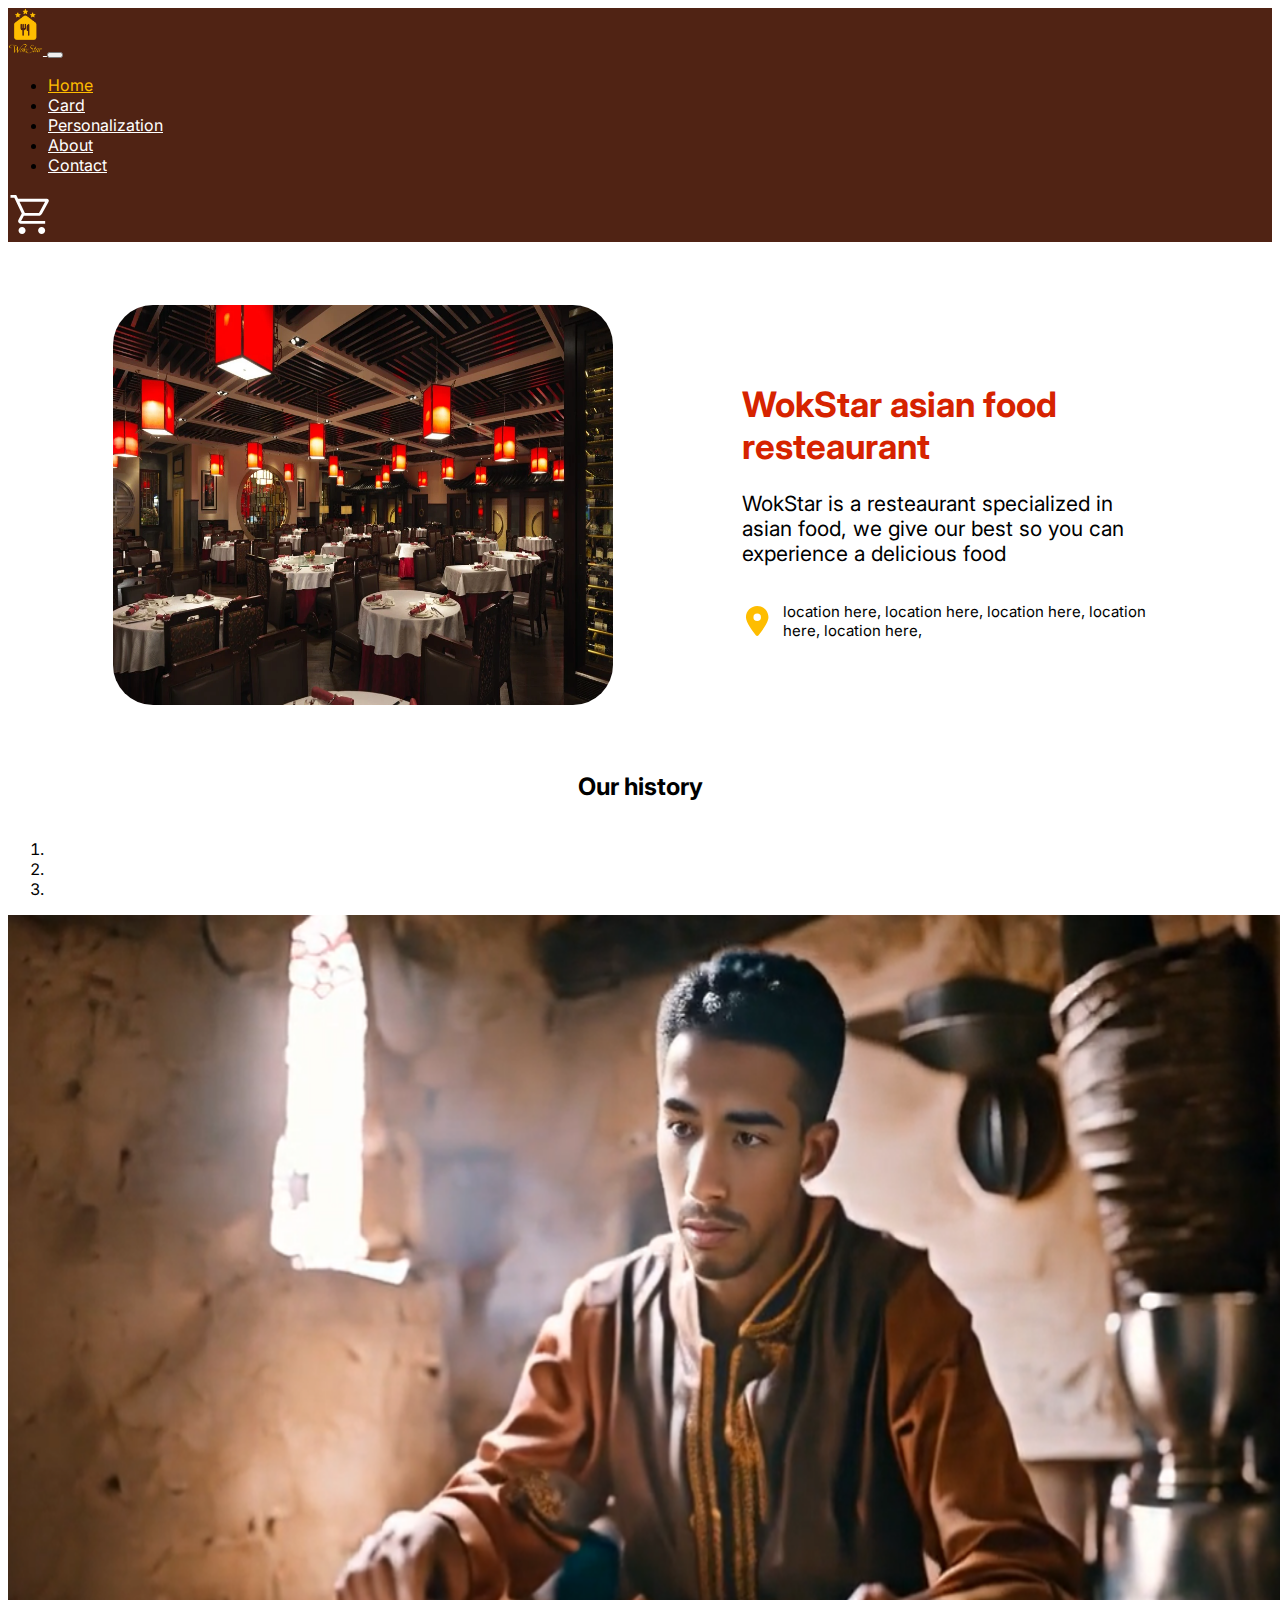
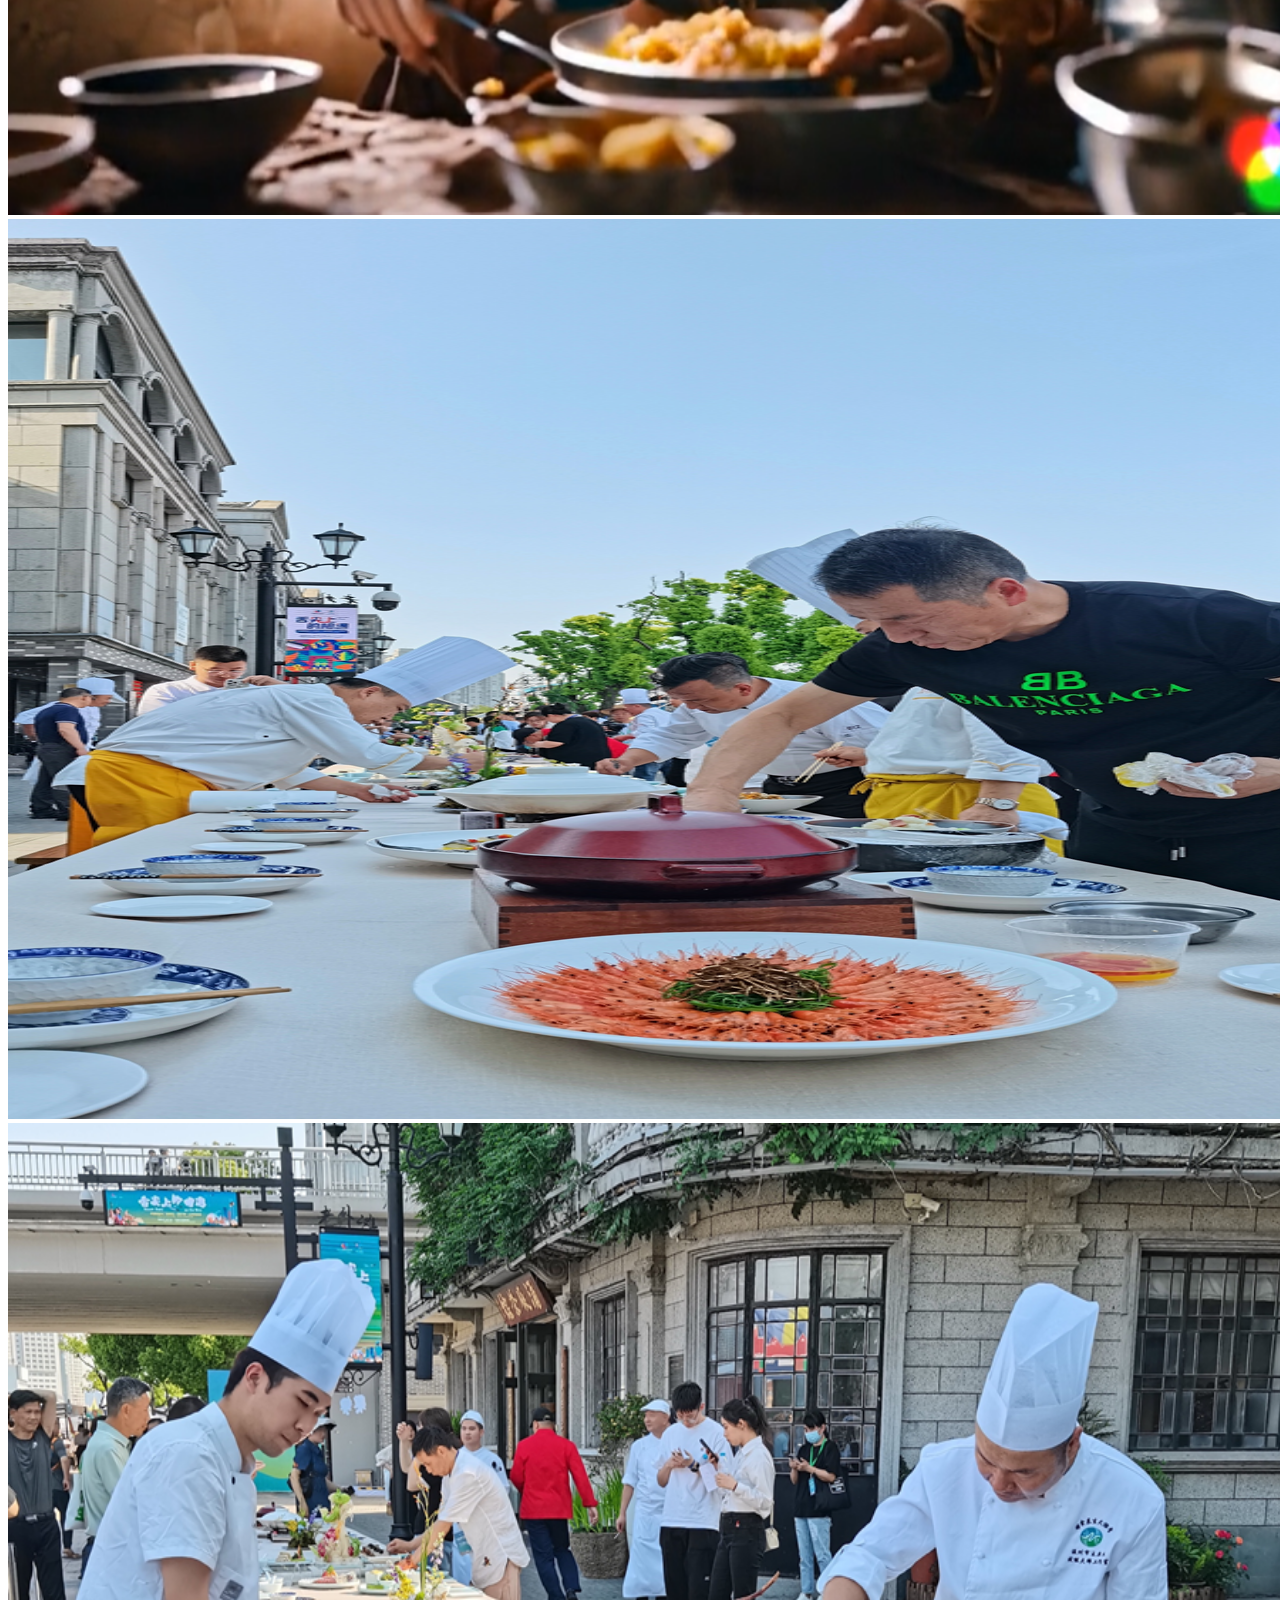
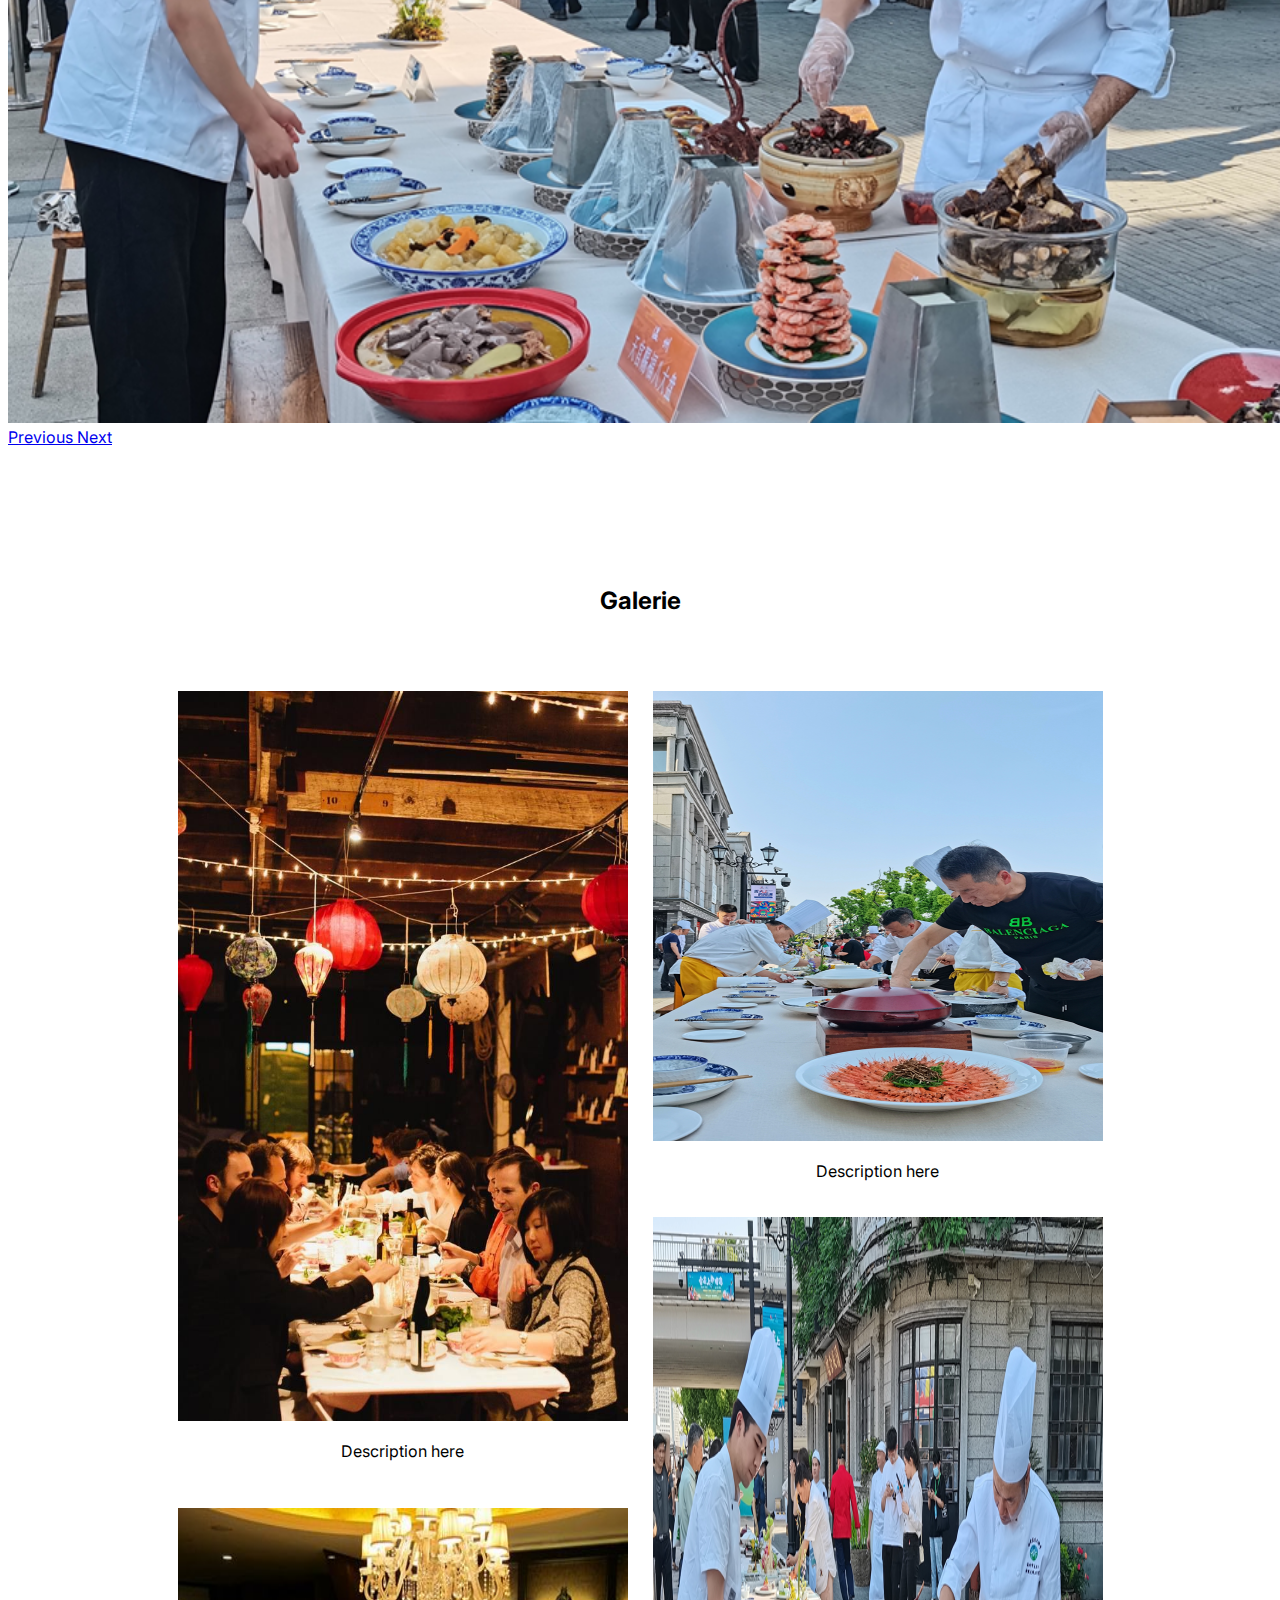
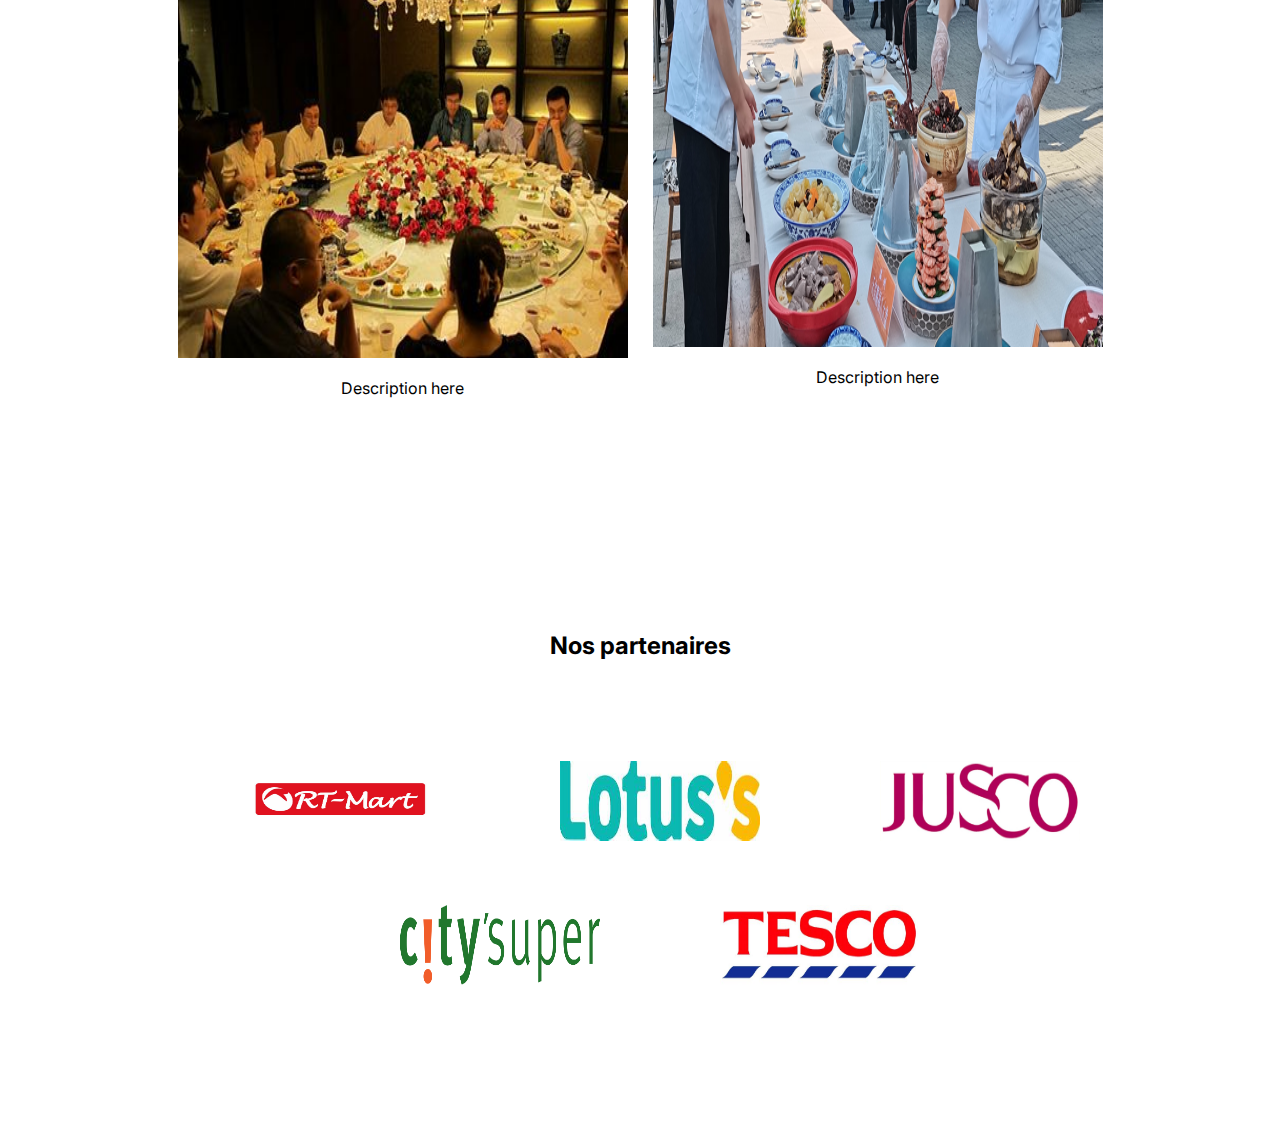
==== a_propos.html @ 6ee62ae6 "checkout button" ====
<!DOCTYPE html>
<html lang="en">
<head>
    <meta charset="UTF-8">
    <meta name="viewport" content="width=device-width, initial-scale=1.0">
    <link rel="stylesheet" href="assets/css/a_propos.css">
    <link href='https://fonts.googleapis.com/css?family=Inter' rel='stylesheet'>
    <link href="https://cdn.jsdelivr.net/npm/bootstrap@5.3.2/dist/css/bootstrap.min.css" rel="stylesheet"
        integrity="sha384-T3c6CoIi6uLrA9TneNEoa7RxnatzjcDSCmG1MXxSR1GAsXEV/Dwwykc2MPK8M2HN" crossorigin="anonymous">
    <title>A propos nous</title>
</head>
    <body>
        <header>
            <nav class="navbar navbar-expand-lg">
                <div class="container-fluid">
                    <a class="navbar-brand" href="#">
                        <img class="logo" src="assets/imgs/LOGO.png" alt="" style="height: 47px;">
                    </a>
        
                    <button class="navbar-toggler" type="button" data-bs-toggle="collapse" data-bs-target="#navbarNav"
                        aria-controls="navbarNav" aria-expanded="false" aria-label="Toggle navigation">
                        
                        <!-- Burger menu -->
                        <span class="navbar-toggler-icon burger-menu" style="fill: white;" src="assets/images/basket/burger-menu.svg"></span>
                        <!-- <span class="navbar-toggler-icon burger-menu"></span> -->
                    </button>
        
                    <div class="collapse navbar-collapse" id="navbarNav">
                        <ul class="navbar-nav">
    
                            <li class="nav-item">
                                <a class="nav-link active" aria-current="page" href="index.html">Home</a>
                            </li>
    
                            <li class="nav-item">
                                <a class="nav-link" href="carte.html" aria-disabled="true">Card</a>
                            </li>
    
                            <li class="nav-item">
                                <a class="nav-link" href="personalisation.html" aria-disabled="true">Personalization</a>
                            </li>
    
                            <li class="nav-item">
                                <a class="nav-link" href="a_propos.html" aria-disabled="true">About</a>
                            </li>
    
                            <li class="nav-item">
                                <a class="nav-link" href="contact.html" aria-disabled="true">Contact</a>
                            </li>
    
                        </ul>
                    </div>
        
                </div>
                <a class="navbar-brand1 header-basket" href="basket.html">
                    <img class="logo" src="assets/images/basket/basket.svg" alt="" style="height: 47px;">
                </a>
            </nav>
        </header>
        <section>
            <div class="total-div">
                <div class="image">
                    <img src="assets/images/a_propos/resteau.png" alt="">
                </div>
                <div class="text">
                    <h1>WokStar asian food resteaurant</h1>
                    <p>WokStar is a resteaurant specialized in asian food, 
                        we give our best so you can experience a delicious food</p>
                        <div class="location">
                            <svg xmlns="http://www.w3.org/2000/svg" height="1em" viewBox="0 0 384 512"><style>svg{fill:#febd00}</style><path d="M215.7 499.2C267 435 384 279.4 384 192C384 86 298 0 192 0S0 86 0 192c0 87.4 117 243 168.3 307.2c12.3 15.3 35.1 15.3 47.4 0zM192 128a64 64 0 1 1 0 128 64 64 0 1 1 0-128z"/></svg>
                            <p>location here, location here, location here, location here, location here,</p>
                        </div>
                </div>
            </div>
        </section>
        <section>
            <div class="history">
                <h2>Our history</h2>
                <div class="slider">
                    <div id="carouselExampleIndicators" class="carousel slide" data-ride="carousel">
                        <ol class="carousel-indicators">
                        <li data-target="#carouselExampleIndicators" data-slide-to="0" class="active"></li>
                        <li data-target="#carouselExampleIndicators" data-slide-to="1"></li>
                        <li data-target="#carouselExampleIndicators" data-slide-to="2"></li>
                        </ol>
                        <div class="carousel-inner">
                        <div class="carousel-item active">
                            <img class="d-block w-100" src="assets/images/a_propos/Capture d'écran 2023-11-01 150522.png" alt="First slide">
                        </div>
                        <div class="carousel-item">
                            <img class="d-block w-100" src="assets/images/a_propos/events2.png" alt="Second slide">
                        </div>
                        <div class="carousel-item">
                            <img class="d-block w-100" src="assets/images/a_propos/events22.png" alt="Third slide">
                        </div>
                        </div>
                        <a class="carousel-control-prev" href="#carouselExampleIndicators" role="button" data-slide="prev">
                        <span class="carousel-control-prev-icon" aria-hidden="true"></span>
                        <span class="sr-only">Previous</span>
                        </a>
                        <a class="carousel-control-next" href="#carouselExampleIndicators" role="button" data-slide="next">
                        <span class="carousel-control-next-icon" aria-hidden="true"></span>
                        <span class="sr-only">Next</span>
                        </a>
                    </div>
                </div>
            </div>
        </section>

        <section id="galerie-section">
            <h2>Galerie</h2>

            <div class="galerie-container">
                <div class="item1">
                    <img src="assets/images/a_propos/event1.jpeg" alt="">
                    <p>Description here</p>
                </div>
                <div class="item2">
                    <img src="assets/images/a_propos/events2.png" alt="">
                    <p>Description here</p>
                </div>
                <div class="item3">
                    <img src="assets/images/a_propos/event2.jpeg" alt="">
                    <p>Description here</p>
                </div>
                <div class="item4">
                    <img src="assets/images/a_propos/events22.png" alt="">
                    <p>Description here</p>
                </div>
            </div>

        </section>

        <section id="partenaires-section">
            <h2>Nos partenaires</h2>

            <div class="partenaires">
                <div class="partener1">
                    <img src="assets/images/a_propos/R.jpeg" alt="">
                </div>
                <div class="partener2">
                    <img src="assets/images/a_propos/Lotusjpeg.jpeg" alt="">
                </div>
                <div class="partener3">
                    <img src="assets/images/a_propos/JUSCO.jpeg" alt="">
                </div>
                <div class="partener4">
                    <img src="assets/images/a_propos/CitySuper.png" alt="">
                </div>
                <div class="partener5">
                    <img src="assets/images/a_propos/TESCO.jpeg" alt="">
                </div>
                <!-- <div class="partener6">
                    <img src="assets/images/a_propos/events22.png" alt="">
                </div> -->
            </div>

        </section>
        <section>
            <footer>
                
            </footer>
        </section>
        <script src="https://code.jquery.com/jquery-3.6.0.min.js"></script>
        <script src="https://cdn.jsdelivr.net/npm/bootstrap@4.6.0/dist/js/bootstrap.min.js"></script>
    </body>
</html>
---- assets/css/a_propos.css ----
*{
    font-family: 'Inter';
}
/* HEADER */
header {
    width: 100%;
    background-color: #502314;
}

header a {
    color: white !important;
}

header .active {
    color: #FEBD00 !important;
}

.header-basket {
    fill: white !important;
    width: 4%;

}
.burger-menu {
    fill: white !important;
}
/* HEADER */

.total-div{
    display: flex;
    align-items: center;
    justify-content: space-evenly;
    margin: 5% 2%;
}

.image{
    width: 40%;
}
.image img{
    border-radius: 40px;
    /* margin: 5%; */
    width: 500px;
    height: 400px;
    background-position: left;
}
.text{
    margin-left: 4rem;
    width: 35%;
    /* margin-bottom: 8%; */
}
.text h1{
    font-size: 35px;
    color: #D62300;
}
.text svg{
    font-size: 30px;
    width: 40px;
    margin-left: 0%;
}
.text p{
    font-size: 21px;
}
.location{
    display: flex;
    justify-content: center;
    align-items: center;
}
.location p{
    font-size: 15px;
    margin-left: 10px;
}
.carousel-inner img{
    width: 100vw;
    height: 100vh;
    background-position: bottom 10px;
}

.history h2{
    text-align: center;
    margin-bottom: 3%;
}
#galerie-section{
    display: flex;
    flex-direction: column;
    justify-content: center;
    align-items: center;
    margin-top: 5%;
    margin-bottom: 0%;
}
#galerie-section h2{
    margin: 6%;
}

.galerie-container{
    display: grid;
    grid-template-columns: repeat(6,1fr);
    grid-template-rows: repeat(4,0.6fr);
    gap: 20px 25px;
}

.galerie-container p{
    text-align: center;
}

.item1{
    grid-row: 1/3;
    grid-column: 3/3;
}
.item2{
    grid-row: 1/2;
    grid-column: 4/4;
}
.item3{
    grid-row: 3/4;
    grid-column: 3/3;
    margin-top: -33px;
}
.item4{
    grid-row: 2/4;
    grid-column:  4/4;
}

.item2 img,.item3 img{
    size: cover;
    width: 450px;
    height: 450px;
}
.item1 img,.item4 img{
    background-position: center;
    width: 450px;
    height: 730px;
}

#partenaires-section{
    margin-top: -10%;
    display: flex;
    flex-direction: column;
    align-items: center;
}
#partenaires-section h2{
    margin-bottom: 8%;
}

.partenaires{
    display: grid;
    grid-template-columns: repeat(12,0.4fr);
    grid-template-rows: repeat(2,0.6fr);
    gap: 30px 0px;
    margin-bottom: 10%;
}

.partener1{
    grid-row: 1/3;
    grid-column: 2/4;
}
.partener2{
    grid-row: 1/3;
    grid-column: 6/9;
}
.partener3{
    grid-row: 1/3;
    grid-column: 10/12;
}
.partener4{
    grid-row: 4/6;
    grid-column:  4/7;
}
.partener5{
    grid-row: 4/6;
    grid-column:  8/11;
}

.partenaires img{
    width: 200px;
    height: 80px;
}

@media screen and (max-width:  1020px){
    .total-div{
        margin: 7% 3%;
        justify-content: space-evenly;
    }
    .image{
        width: 30vw;
    }
    .image img{
        width: 35vw;
        height: 450px;
    }
}
@media screen and (max-width:  1180px){
    .galerie-container{
        display: grid;
        grid-template-columns: repeat(2,1fr);
        grid-template-rows: repeat(4,0.6fr);
        gap: 20px 25px;
    }
}
@media screen and (max-width:  1020px){
    .text{
        margin-left: 3rem;
    }
    .text h1{
        font-size: 30px;
    }
    .text svg{
        width: 25px;
    }
    .text p{
        font-size: 16px;
    }
    .location p{
        font-size: 12px;
        margin-left: 10px;
        margin-top: 10px;
    }
    .galerie-container{
        display: grid;
        grid-template-columns: repeat(1,1fr);
        grid-template-rows: repeat(5,0.6fr);
        gap: 20px 25px;
        justify-content: center;
    }
    .item1{
        grid-column: 1/1;
        grid-row: 1/2;
    }
    .item2{
        grid-row: 2/3;
        grid-column: 1/1;
    }
    .item3{
        grid-column: 1/1;
        grid-row: 3/4;
    }
    .item4{
        grid-column: 1/1;
        grid-row: 4/5;
    }

    .item1 img,.item4 img,.item2 img,.item3 img{
        size: cover;
        width: 450px;
        height: 450px;
    }
    
    .partenaires img{
        width: 100px;
        height: 50px;
    }
} 
@media screen and (max-width:  650px){
    .image{
        display: none;    
    }
    .text{
        margin-top: 20px;
        width: 63%;
    }
    .text h1{
        font-size: 25px;
        margin-bottom: 25px;
    }
    .text svg{
        width: 30px;
    }
    .text p{
        font-size: 15px;
    }
    .location p{
        font-size: 12px;
    }
    .item1 img,.item4 img,.item2 img,.item3 img{
        size: cover;
        width: 420px;
        height: 360px;
    }
}
@media screen and (max-width:  465px){
    .text{
        margin-top: 20px;
        width: 67%;
    }
    .text h1{
        font-size: 22px;
        margin-bottom: 21px;
    }
    .text svg{
        width: 25px;
    }
    .text p{
        font-size: 15px;
    }
    .location p{
        font-size: 12px;
    }
    .item1 img,.item4 img,.item2 img,.item3 img{
        size: cover;
        width: 320px;
        height: 
        260px;
    }
    .partenaires img{
        width: 80px;
        height: 30px;
    }
}
@media screen and (max-width:  280px){
    .text{
        margin-top: 20px;
        width: 60%;
        margin-left: 17px;
    }
    .text h1{
        font-size: 17px;
        margin-bottom: 16px;
    }
    .text svg{
        width: 25px;
    }
    .text p{
        font-size: 10px;
        margin-bottom: 7px;
    }
    .location p{
        font-size: 7px;
    }
    .item1 img,.item4 img,.item2 img,.item3 img{
        size: cover;
        width: 200px;
        height: 160px;
    }

    .history {
        margin-top: 40px;
    }
    body h2{
        font-size: 17px;
    }
    .partenaires img{
        width: 50px;
        height: 30px;
    }
    .partenaires{
        gap: 12px 0px;
        margin-bottom: 50px;
    }
    .galerie-container p{
        font-size: 12px;
    }
}
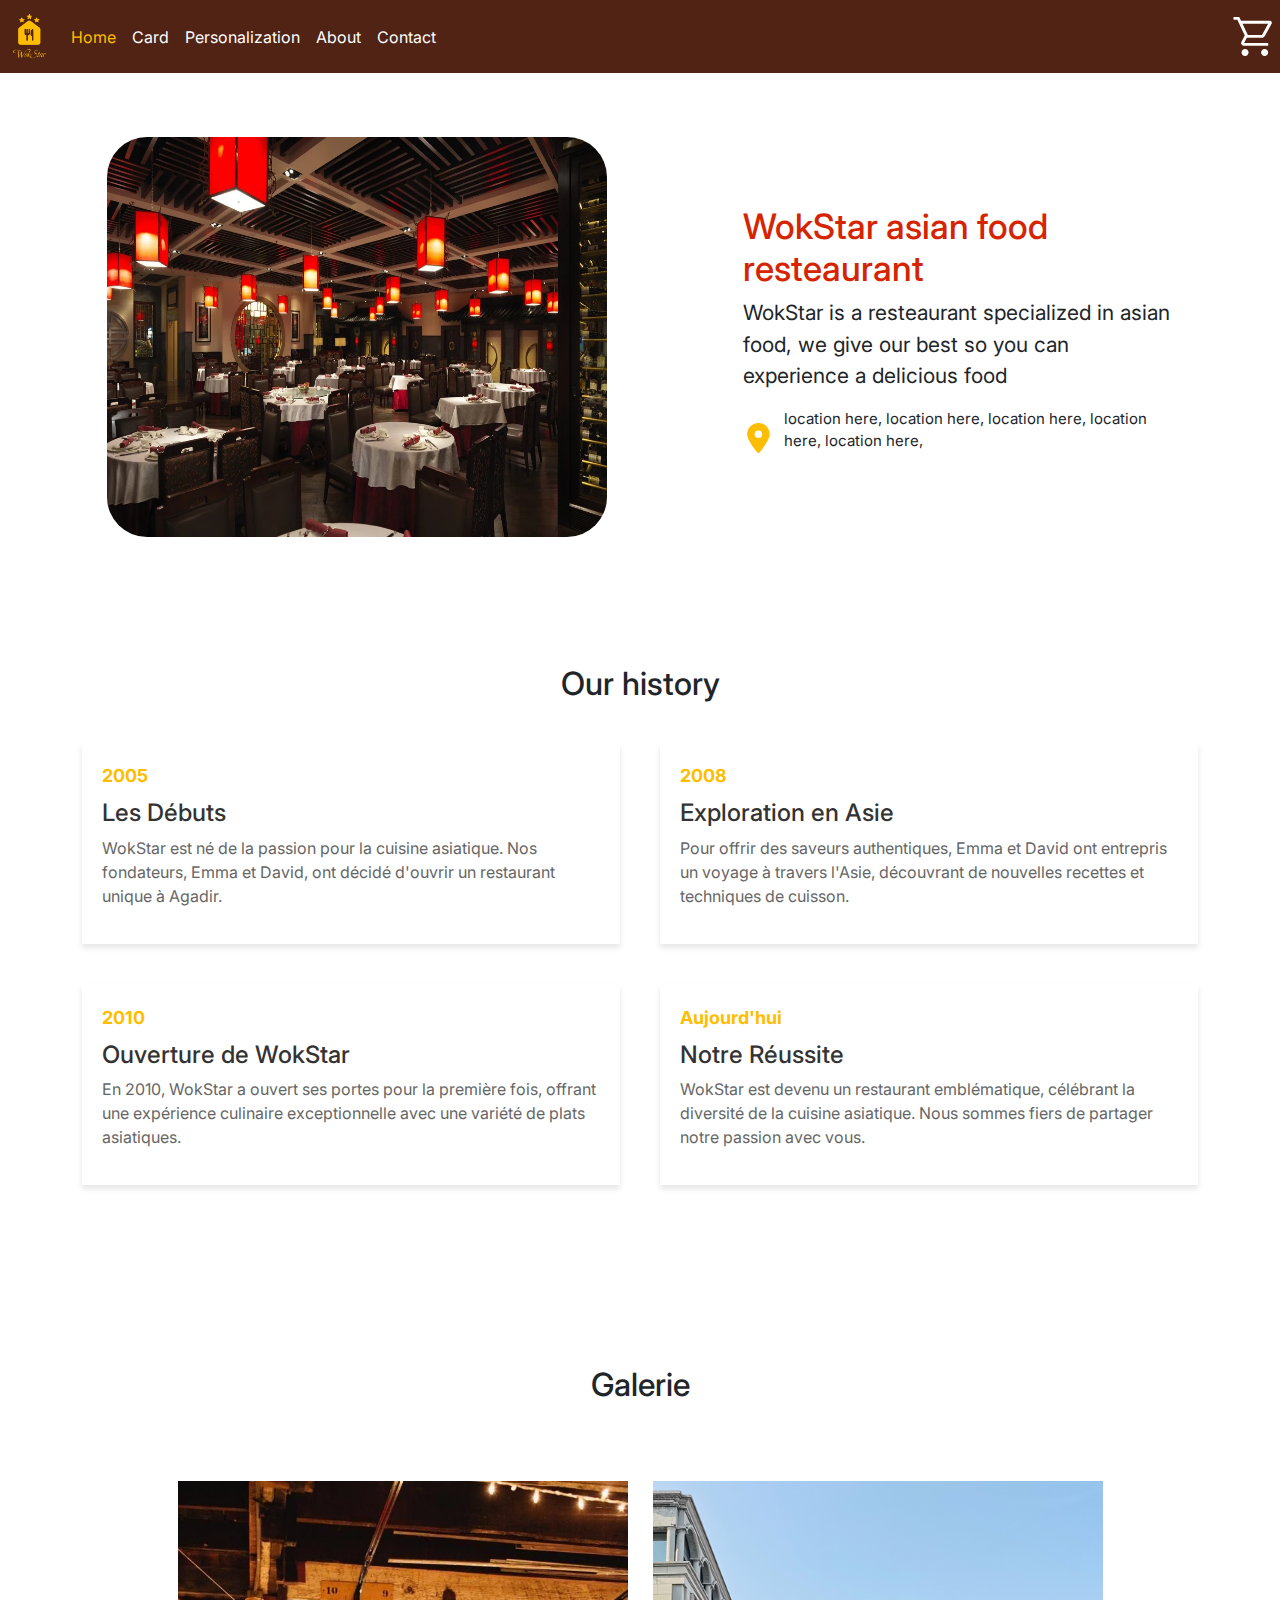
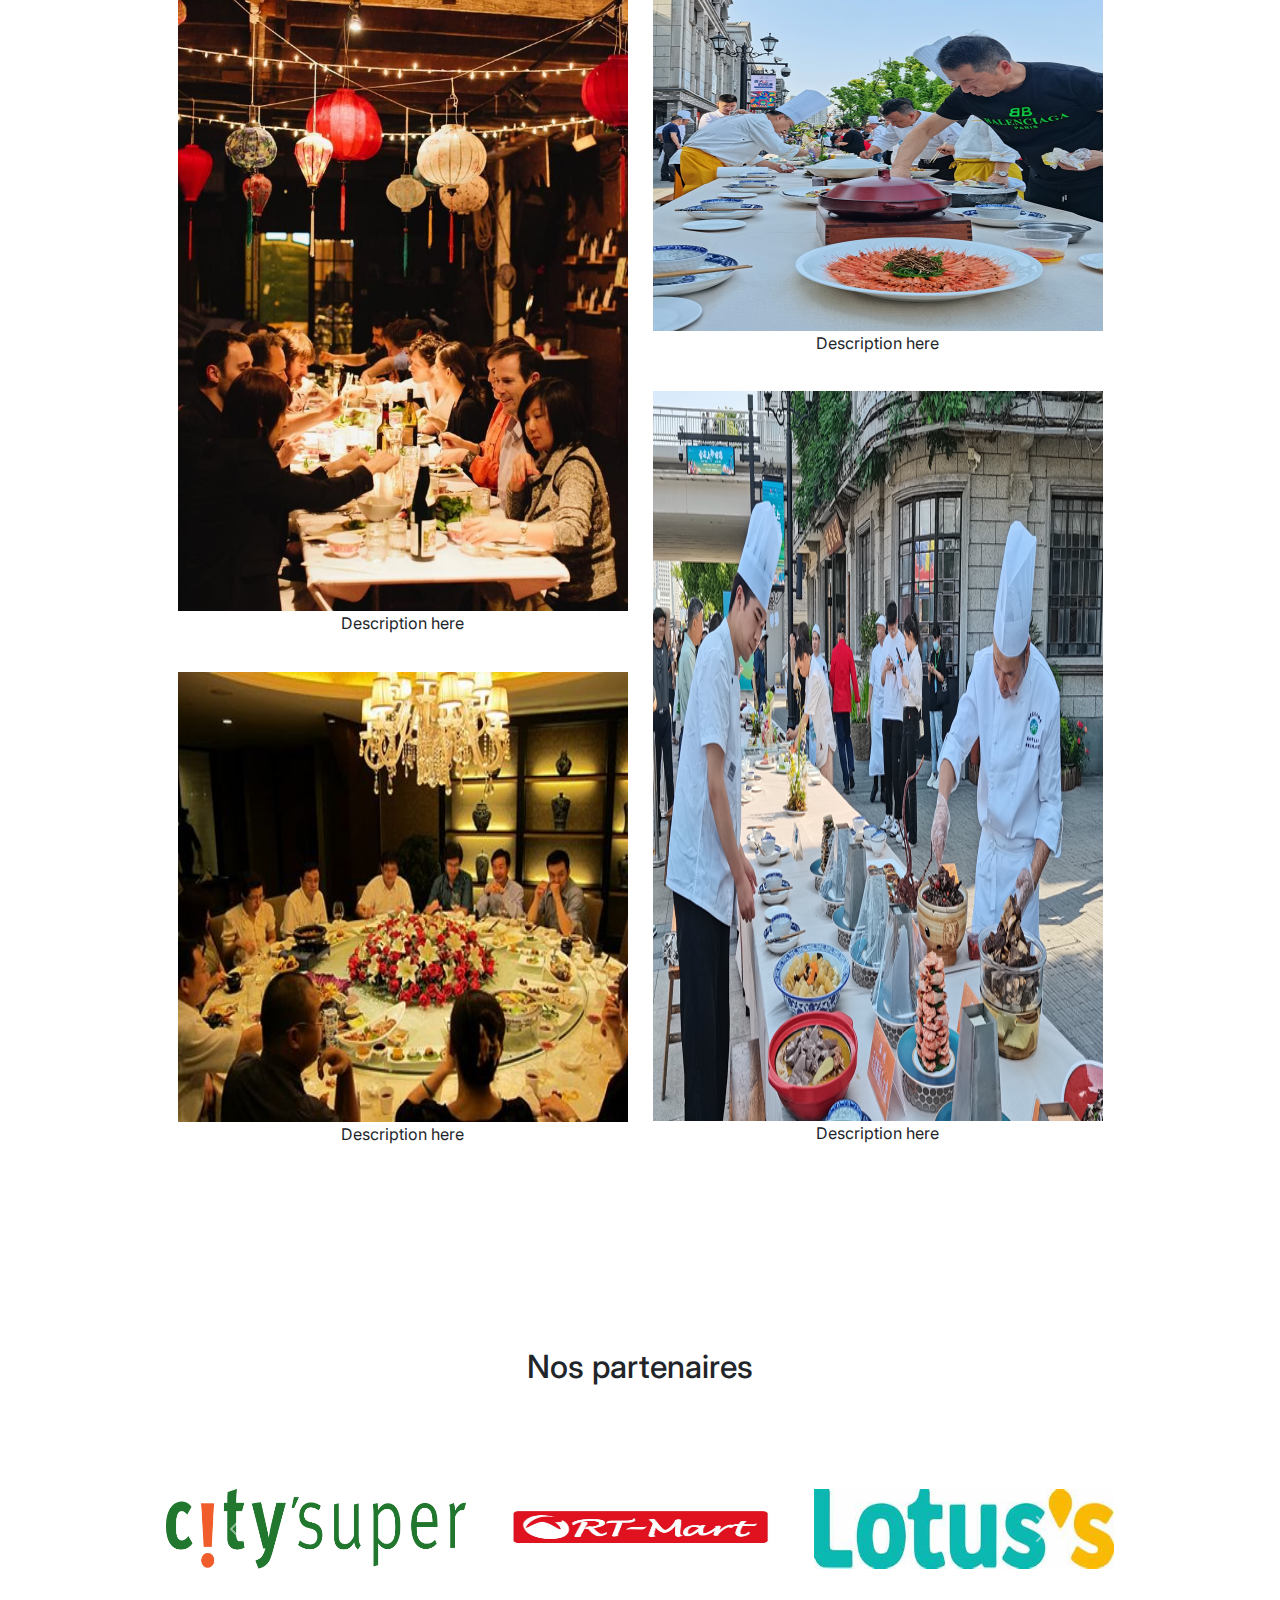
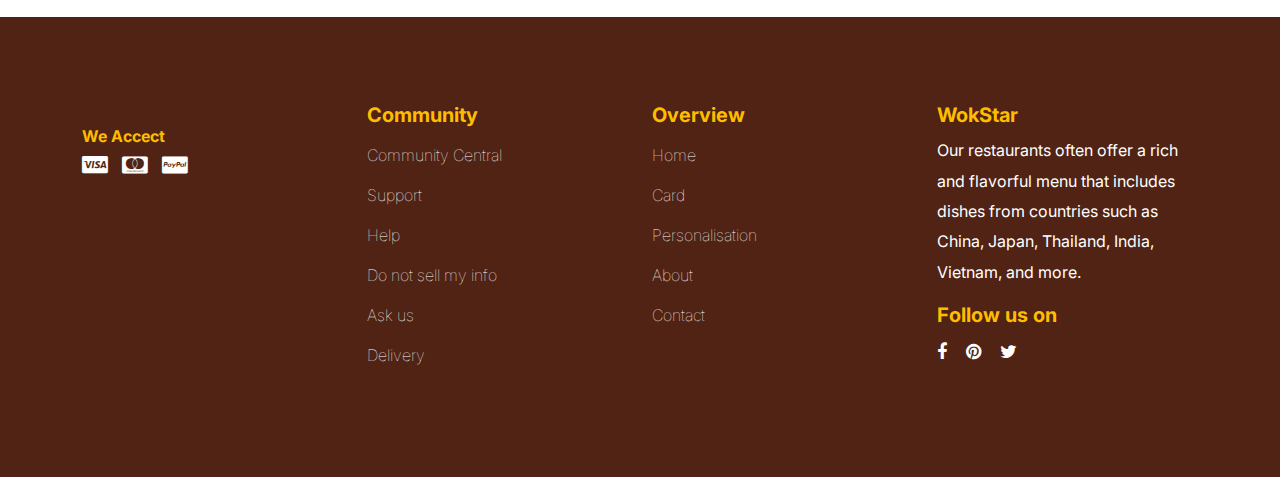
==== commit 6fcbfdfa: "version finale a propos et devis" ====
--- a/a_propos.html
+++ b/a_propos.html
@@ -7,6 +7,9 @@
     <link href='https://fonts.googleapis.com/css?family=Inter' rel='stylesheet'>
     <link href="https://cdn.jsdelivr.net/npm/bootstrap@5.3.2/dist/css/bootstrap.min.css" rel="stylesheet"
         integrity="sha384-T3c6CoIi6uLrA9TneNEoa7RxnatzjcDSCmG1MXxSR1GAsXEV/Dwwykc2MPK8M2HN" crossorigin="anonymous">
+    <link rel="stylesheet" href="https://cdnjs.cloudflare.com/ajax/libs/twitter-bootstrap/5.2.0/css/bootstrap.min.css">
+    <link rel="stylesheet" href="https://cdnjs.cloudflare.com/ajax/libs/font-awesome/4.7.0/css/font-awesome.min.css">
+    <link rel="stylesheet" href="assets/css/style.css">
     <title>A propos nous</title>
 </head>
     <body>
@@ -76,32 +79,39 @@
         <section>
             <div class="history">
                 <h2>Our history</h2>
-                <div class="slider">
-                    <div id="carouselExampleIndicators" class="carousel slide" data-ride="carousel">
-                        <ol class="carousel-indicators">
-                        <li data-target="#carouselExampleIndicators" data-slide-to="0" class="active"></li>
-                        <li data-target="#carouselExampleIndicators" data-slide-to="1"></li>
-                        <li data-target="#carouselExampleIndicators" data-slide-to="2"></li>
-                        </ol>
-                        <div class="carousel-inner">
-                        <div class="carousel-item active">
-                            <img class="d-block w-100" src="assets/images/a_propos/Capture d'écran 2023-11-01 150522.png" alt="First slide">
-                        </div>
-                        <div class="carousel-item">
-                            <img class="d-block w-100" src="assets/images/a_propos/events2.png" alt="Second slide">
-                        </div>
-                        <div class="carousel-item">
-                            <img class="d-block w-100" src="assets/images/a_propos/events22.png" alt="Third slide">
-                        </div>
-                        </div>
-                        <a class="carousel-control-prev" href="#carouselExampleIndicators" role="button" data-slide="prev">
-                        <span class="carousel-control-prev-icon" aria-hidden="true"></span>
-                        <span class="sr-only">Previous</span>
-                        </a>
-                        <a class="carousel-control-next" href="#carouselExampleIndicators" role="button" data-slide="next">
-                        <span class="carousel-control-next-icon" aria-hidden="true"></span>
-                        <span class="sr-only">Next</span>
-                        </a>
+                <div class="container">
+                    <div class="timeline">
+                        <div class="timeline-item">
+                            <div class="timeline-date">2005</div>
+                            <div class="timeline-content">
+                                <h3>Les Débuts</h3>
+                                <p>WokStar est né de la passion pour la cuisine asiatique. Nos fondateurs, Emma et David, ont décidé d'ouvrir un restaurant unique à Agadir.</p>
+                            </div>
+                        </div>
+            
+                        <div class="timeline-item">
+                            <div class="timeline-date">2008</div>
+                            <div class="timeline-content">
+                                <h3>Exploration en Asie</h3>
+                                <p>Pour offrir des saveurs authentiques, Emma et David ont entrepris un voyage à travers l'Asie, découvrant de nouvelles recettes et techniques de cuisson.</p>
+                            </div>
+                        </div>
+            
+                        <div class="timeline-item">
+                            <div class="timeline-date">2010</div>
+                            <div class="timeline-content">
+                                <h3>Ouverture de WokStar</h3>
+                                <p>En 2010, WokStar a ouvert ses portes pour la première fois, offrant une expérience culinaire exceptionnelle avec une variété de plats asiatiques.</p>
+                            </div>
+                        </div>
+            
+                        <div class="timeline-item">
+                            <div class="timeline-date">Aujourd'hui</div>
+                            <div class="timeline-content">
+                                <h3>Notre Réussite</h3>
+                                <p>WokStar est devenu un restaurant emblématique, célébrant la diversité de la cuisine asiatique. Nous sommes fiers de partager notre passion avec vous.</p>
+                            </div>
+                        </div>
                     </div>
                 </div>
             </div>
@@ -130,11 +140,51 @@
             </div>
 
         </section>
-
         <section id="partenaires-section">
             <h2>Nos partenaires</h2>
 
-            <div class="partenaires">
+            <div id="myCarousel" class="carousel slide mb-5" data-ride="carousel">
+                <div class="carousel-inner">
+                    <div class="carousel-item active">
+                        <div class="row">
+                            <div class="col">
+                                <img style="width: 300px; height:80px;" class="d-block mr-2" src="assets/images/a_propos/CitySuper.png">
+                            </div>
+                            <div class="col">
+                                <img style="width: 300px; height:80px;" class="d-block mr-2" src="assets/images/a_propos/R.jpeg">
+                            </div>
+                            <div class="col">
+                                <img style="width: 300px; height:80px;" class="d-block mr-2" src="assets/images/a_propos/Lotusjpeg.jpeg">
+                            </div>
+                        </div>
+                    </div>
+                    <div class="carousel-item">
+                        <div class="row">
+                            <div class="col">
+                                <img style="width: 300px; height:80px;" class="d-block mr-2" src="assets/images/a_propos/TESCO.jpeg">
+                            </div>
+                            <div class="col">
+                                <img style="width: 300px; height:80px;" class="d-block mr-2" src="assets/images/a_propos/Lotusjpeg.jpeg">
+                            </div>
+                            <div class="col">
+                                <img style="width: 300px; height:80px;" class="d-block mr-2" src="assets/images/a_propos/R.jpeg">
+                            </div>
+                        </div>
+                    </div>
+                    <!-- Ajoutez d'autres diapositives si nécessaire -->
+                </div>
+                <a class="carousel-control-prev" href="#myCarousel" role="button" data-slide="prev">
+                    <span class="carousel-control-prev-icon" aria-hidden="true"></span>
+                    <span class="sr-only">Previous</span>
+                </a>
+                <a class="carousel-control-next" href="#myCarousel" role="button" data-slide="next">
+                    <span class="carousel-control-next-icon" ariahidden="true"></span>
+                    <span class="sr-only">Next</span>
+                </a>
+            </div>
+            
+
+            <!-- <div class="partenaires">
                 <div class="partener1">
                     <img src="assets/images/a_propos/R.jpeg" alt="">
                 </div>
@@ -150,17 +200,74 @@
                 <div class="partener5">
                     <img src="assets/images/a_propos/TESCO.jpeg" alt="">
                 </div>
-                <!-- <div class="partener6">
+                <div class="partener6">
                     <img src="assets/images/a_propos/events22.png" alt="">
-                </div> -->
-            </div>
-
-        </section>
-        <section>
-            <footer>
-                
-            </footer>
-        </section>
+                </div>
+            </div> -->
+
+        </section>
+        <footer>
+            <div class="container">
+                <div class="row">
+                    <div class="col-lg-3 col-sm-6">
+                        <div class="single-box">
+                            <img src="img/logo.png" alt="">
+                       
+                        <h3>We Accect</h3>
+                        <div class="card-area">
+                                <i class="fa fa-cc-visa"></i>
+                               
+                                <i class="fa fa-cc-mastercard"></i>
+                                <i class="fa fa-cc-paypal"></i>
+                        </div>
+                        </div>
+                    </div>
+                    <div class="col-lg-3 col-sm-6">
+                        <div class="single-box">
+                            <h2>Community</h2>
+                        <ul>
+                            <li><a href="#">Community Central</a></li>
+                            <li><a href="#">Support</a></li>
+                            <li><a href="#">Help</a></li>
+                            <li><a href="#">Do not sell my info</a></li>
+                            <li><a href="#">Ask us </a></li>
+                            <li><a href="#">Delivery</a></li>
+                        </ul>
+                        </div>                    
+                    </div>
+                    <div class="col-lg-3 col-sm-6">
+                        <div class="single-box">
+                            <h2>Overview</h2>
+                        <ul>
+                            <li><a href="index.html">Home</a></li>
+                            <li><a href="carte.html">Card </a></li>
+                            <li><a href="personalisation.html">Personalisation </a></li>
+                            <li><a href="a_propos.html">About</a></li>
+                            <li><a href="contact.html">Contact</a></li>
+                            
+                        </ul>
+                        </div>                    
+                    </div>
+                    <div class="col-lg-3 col-sm-6">
+                        <div class="single-box">
+                            <h2>WokStar </h2>
+                            <p> Our restaurants often offer a rich and flavorful menu that includes dishes from countries such as China, Japan, Thailand, India, Vietnam, and more. </p>
+                            
+                            <h2>Follow us on</h2>
+                            <p class="socials">
+                                <i class="fa fa-facebook"></i>
+                                <i class="fa fa-pinterest"></i>
+                                <i class="fa fa-twitter"></i>
+                                <i class="bi bi-instagram"></i>
+                            </p>
+                        </div>
+                    </div>
+                </div>
+            </div>
+        </footer>
+    
+    
+        <link rel="stylesheet" href="https://cdnjs.cloudflare.com/ajax/libs/twitter-bootstrap/5.2.0/js/bootstrap.min.js">
         <script src="https://code.jquery.com/jquery-3.6.0.min.js"></script>
         <script src="https://cdn.jsdelivr.net/npm/bootstrap@4.6.0/dist/js/bootstrap.min.js"></script>
     </body>
--- a/assets/css/a_propos.css
+++ b/assets/css/a_propos.css
@@ -76,6 +76,7 @@
 }
 
 .history h2{
+    margin-top: 4em;
     text-align: center;
     margin-bottom: 3%;
 }
@@ -175,6 +176,52 @@
     height: 80px;
 }
 
+.col img{
+    width: 400px; 
+    height:200px;
+}
+
+/* Style de la section Notre Histoire */
+#notre-histoire {
+    background-color: #f8f8f8;
+    padding: 60px 0;
+}
+
+.timeline {
+    display: flex;
+    flex-wrap: wrap;
+    justify-content: space-between;
+}
+
+.timeline-item {
+    flex: 0 1 calc(50% - 20px);
+    background-color: #fff;
+    padding: 20px;
+    box-shadow: 0 4px 6px rgba(0, 0, 0, 0.1);
+    margin-bottom: 40px;
+}
+
+.timeline-date {
+    font-weight: bold;
+    font-size: 18px;
+    color: #FEBD00;
+    margin-bottom: 10px;
+}
+
+.timeline-content h3 {
+    font-size: 24px;
+    color: #333;
+    margin-top: 0;
+}
+
+.timeline-content p {
+    font-size: 16px;
+    color: #666;
+}
+
+/* Ajoutez d'autres styles personnalisés selon vos préférences */
+
+
 @media screen and (max-width:  1020px){
     .total-div{
         margin: 7% 3%;
--- a/assets/css/style.css
+++ b/assets/css/style.css
@@ -0,0 +1,54 @@
+footer {
+	background: rgba(80, 35, 20, 1);
+	padding: 86px 0;
+    
+}
+.single-content {
+	text-align: center;
+	padding: 115px 0;
+}
+.single-box p {
+	color: #fff;
+	line-height: 1.9;
+}
+.single-box h3 {
+	font-size: 16px;
+	font-weight: 700;
+	color: rgba(254, 189, 0, 1);
+}
+.single-box .card-area i {
+	color: #ffffff;
+	font-size: 20px;
+	margin-right: 10px;
+}
+.single-box ul {
+	list-style: none;
+	padding: 0;
+}
+.single-box ul li a {
+	text-decoration: none;
+	color: #fff;
+	line-height: 2.5;
+	font-weight: 100;
+}
+.single-box h2 {
+	color:rgba(254, 189, 0, 1);
+	font-size: 20px;
+	font-weight: 700;
+}
+
+.socials i {
+	font-size: 18px;
+	margin-right: 15px;
+}
+
+@media (max-width: 767px) {
+	.single-box {
+		margin-bottom: 50px;
+	}
+}
+@media (min-width: 768px) and (max-width: 991px) {
+	.single-box {
+		margin-bottom: 50px;
+	}
+}
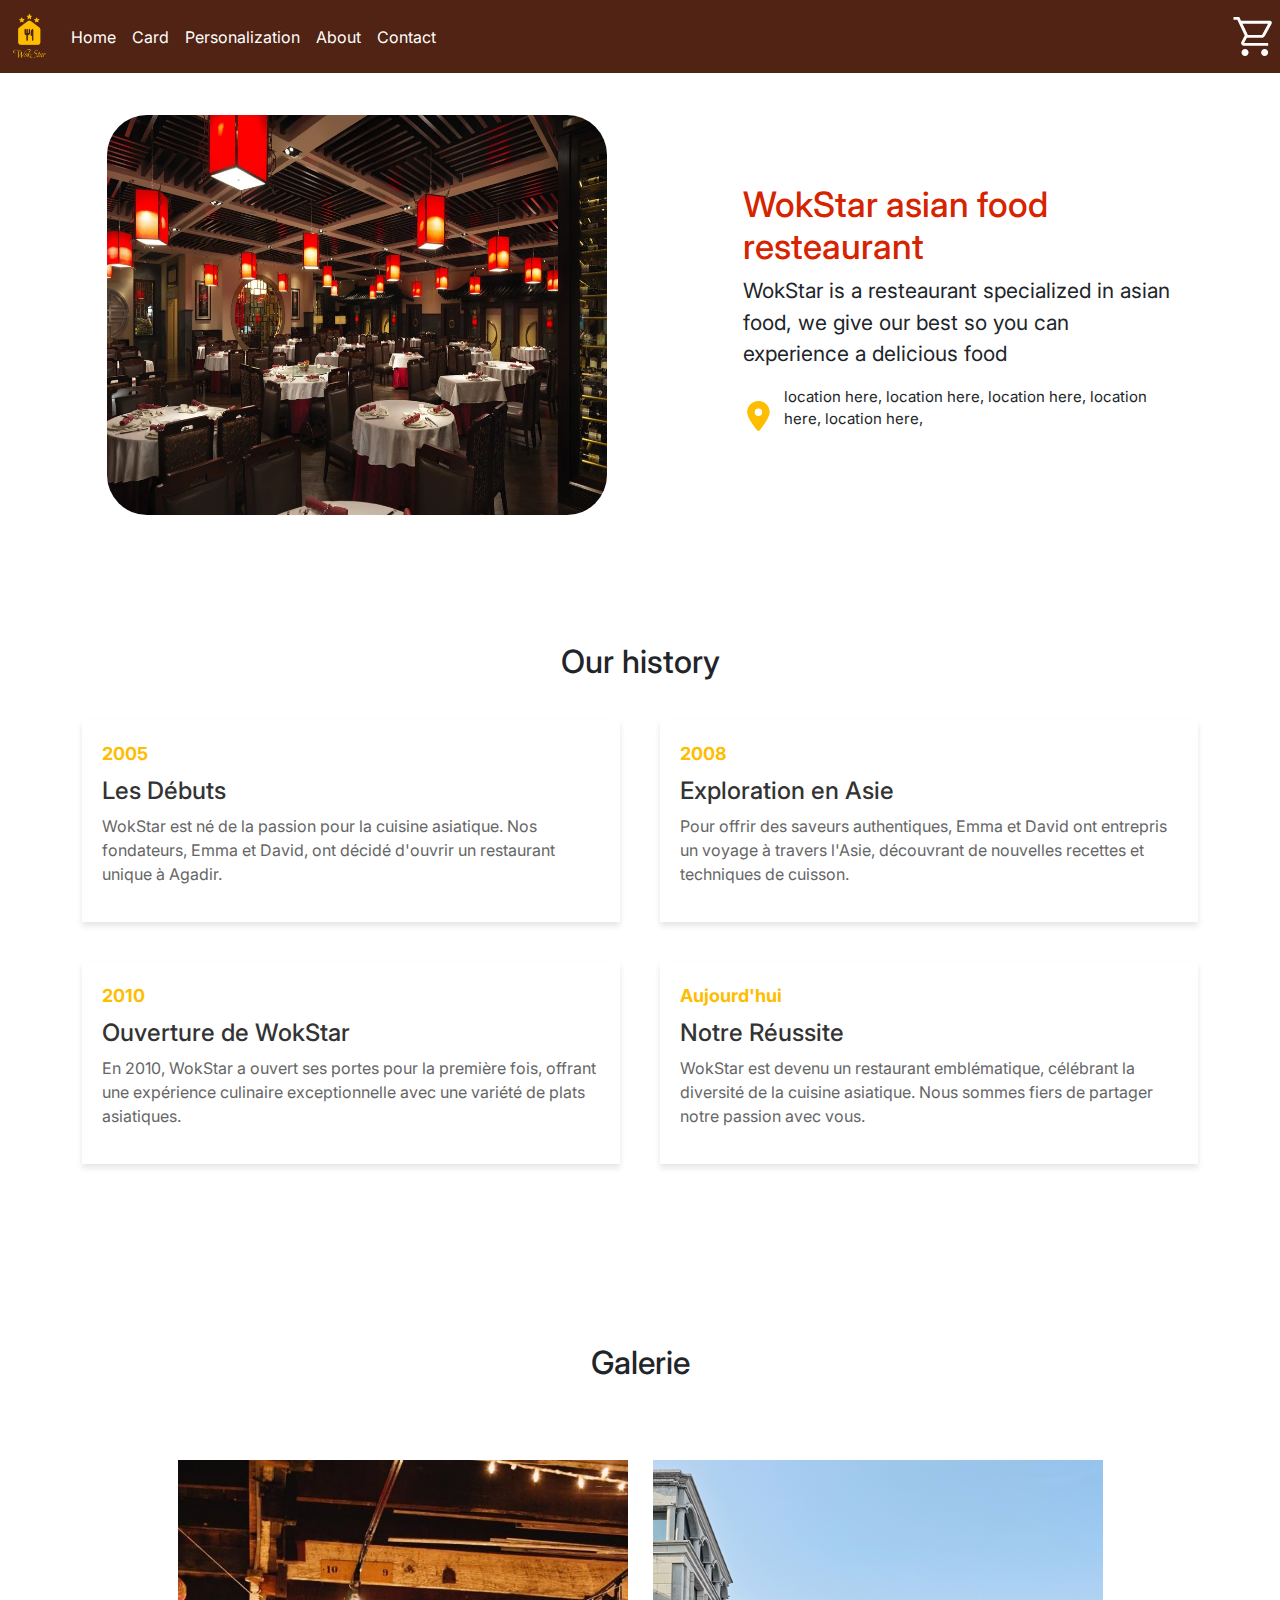
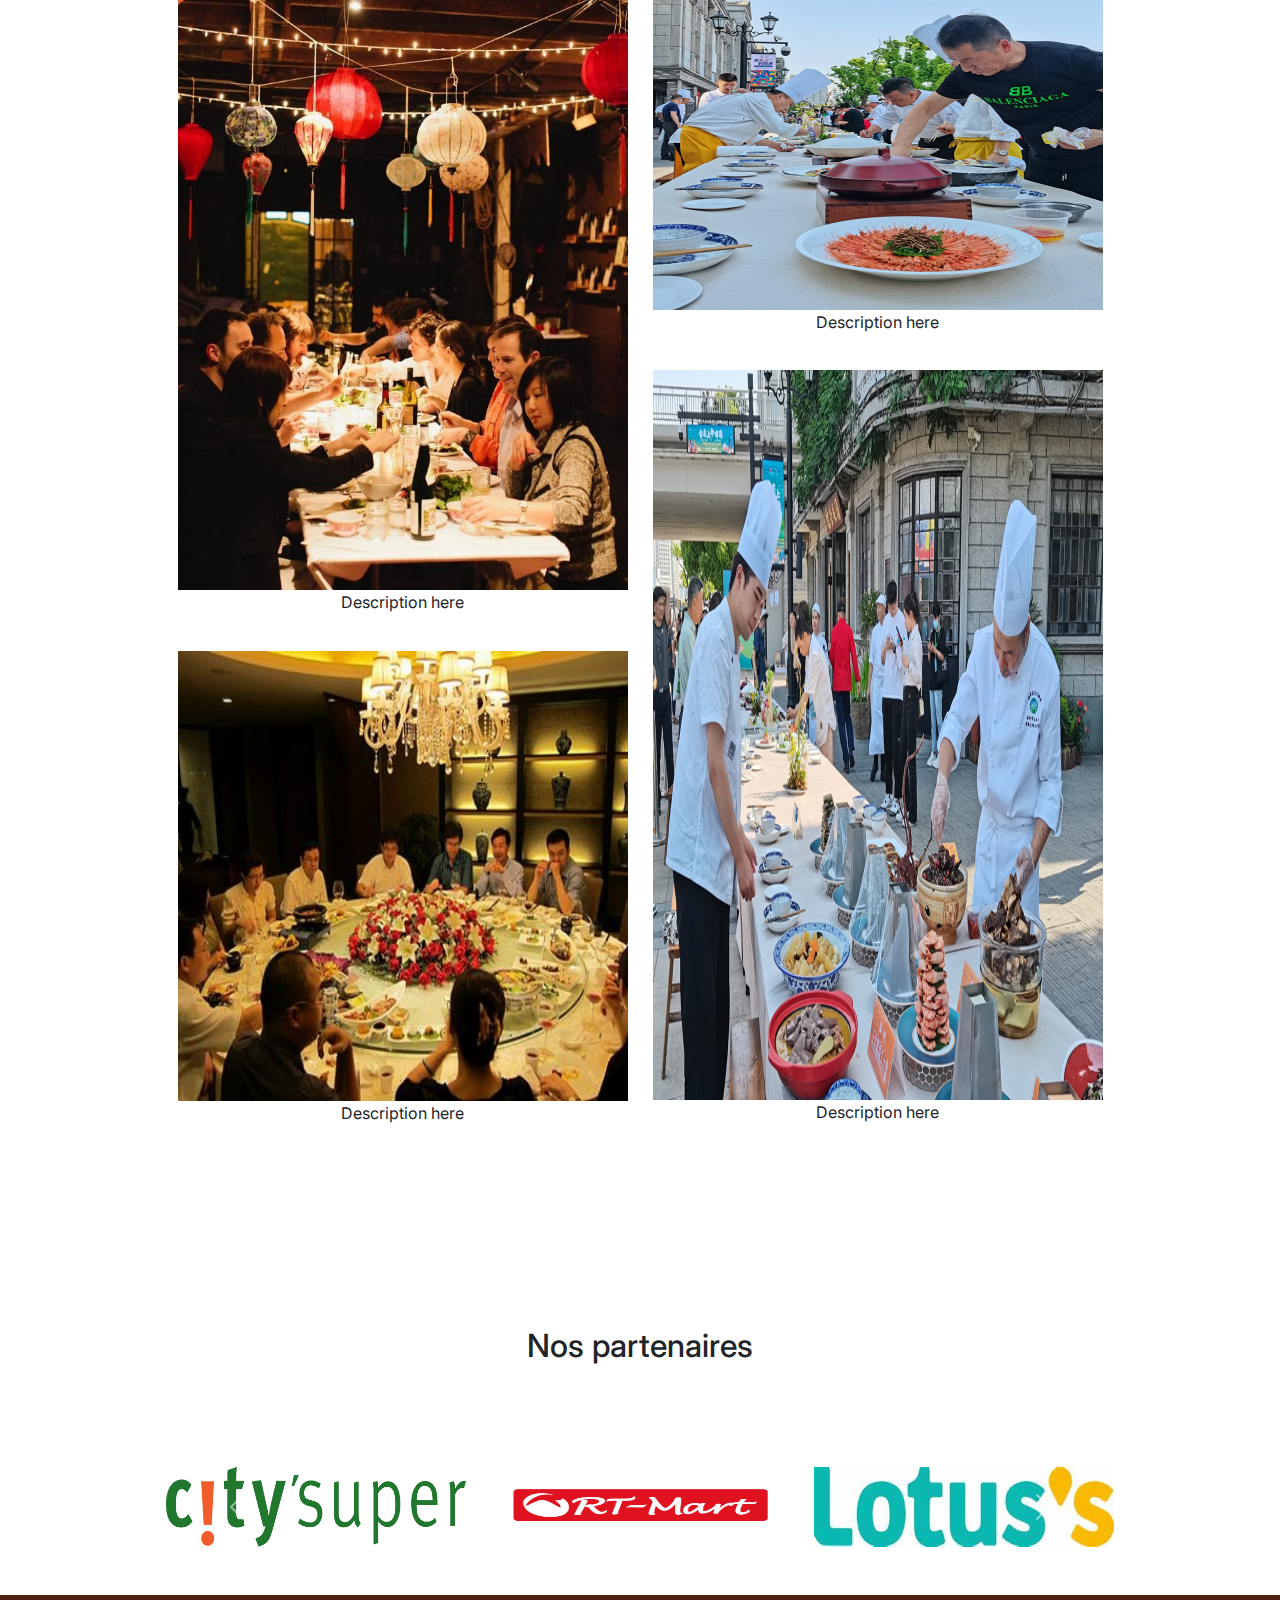
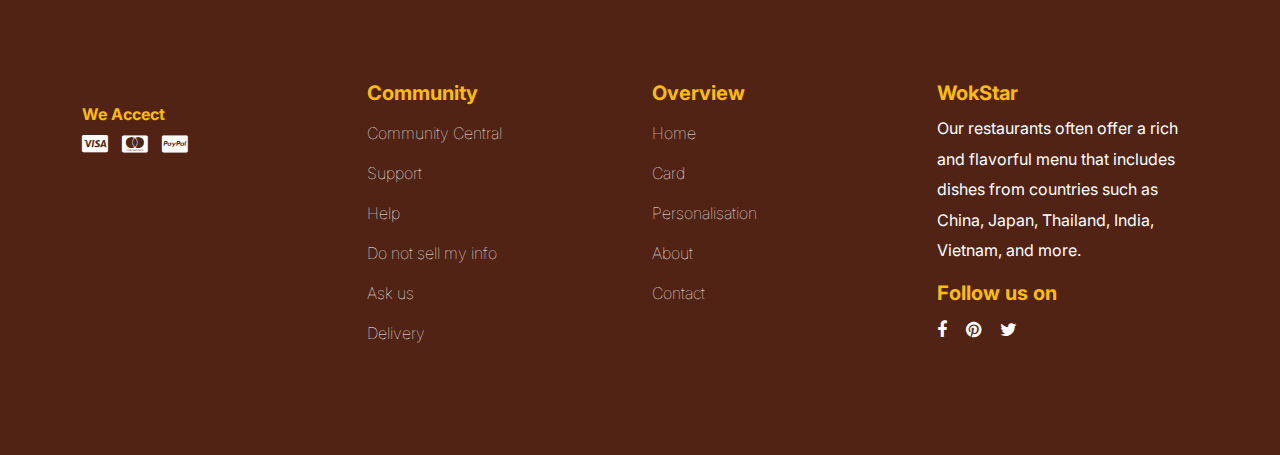
==== commit 620487fa: "footer and header" ====
--- a/a_propos.html
+++ b/a_propos.html
@@ -10,6 +10,7 @@
     <link rel="stylesheet" href="https://cdnjs.cloudflare.com/ajax/libs/twitter-bootstrap/5.2.0/css/bootstrap.min.css">
     <link rel="stylesheet" href="https://cdnjs.cloudflare.com/ajax/libs/font-awesome/4.7.0/css/font-awesome.min.css">
     <link rel="stylesheet" href="assets/css/style.css">
+    <script src="https://cdn.jsdelivr.net/npm/bootstrap@5.3.2/dist/js/bootstrap.bundle.min.js" integrity="sha384-C6RzsynM9kWDrMNeT87bh95OGNyZPhcTNXj1NW7RuBCsyN/o0jlpcV8Qyq46cDfL" crossorigin="anonymous"></script>
     <title>A propos nous</title>
 </head>
     <body>
@@ -19,20 +20,20 @@
                     <a class="navbar-brand" href="#">
                         <img class="logo" src="assets/imgs/LOGO.png" alt="" style="height: 47px;">
                     </a>
-        
+    
                     <button class="navbar-toggler" type="button" data-bs-toggle="collapse" data-bs-target="#navbarNav"
                         aria-controls="navbarNav" aria-expanded="false" aria-label="Toggle navigation">
                         
                         <!-- Burger menu -->
-                        <span class="navbar-toggler-icon burger-menu" style="fill: white;" src="assets/images/basket/burger-menu.svg"></span>
-                        <!-- <span class="navbar-toggler-icon burger-menu"></span> -->
+                        <span class="navbar-toggler-icon "></span>
+                        
                     </button>
-        
+    
                     <div class="collapse navbar-collapse" id="navbarNav">
                         <ul class="navbar-nav">
     
                             <li class="nav-item">
-                                <a class="nav-link active" aria-current="page" href="index.html">Home</a>
+                                <a class="nav-link" aria-current="page" href="index.html">Home</a>
                             </li>
     
                             <li class="nav-item">
@@ -53,7 +54,7 @@
     
                         </ul>
                     </div>
-        
+    
                 </div>
                 <a class="navbar-brand1 header-basket" href="basket.html">
                     <img class="logo" src="assets/images/basket/basket.svg" alt="" style="height: 47px;">
--- a/assets/css/a_propos.css
+++ b/assets/css/a_propos.css
@@ -6,31 +6,35 @@
 header {
     width: 100%;
     background-color: #502314;
-}
-
-header a {
+    position: fixed;
+    z-index: 10;
+    margin-bottom: 1000px !important;
+    top: 0px;
+  }
+  
+  header a {
     color: white !important;
-}
-
-header .active {
+  }
+  
+  header .active {
     color: #FEBD00 !important;
-}
-
-.header-basket {
+  }
+  
+  .header-basket {
     fill: white !important;
     width: 4%;
-
-}
-.burger-menu {
+  
+  }
+  .burger-menu {
     fill: white !important;
-}
-/* HEADER */
+  }
+  /* HEADER */
 
 .total-div{
     display: flex;
     align-items: center;
     justify-content: space-evenly;
-    margin: 5% 2%;
+    margin: 9% 2%;
 }
 
 .image{
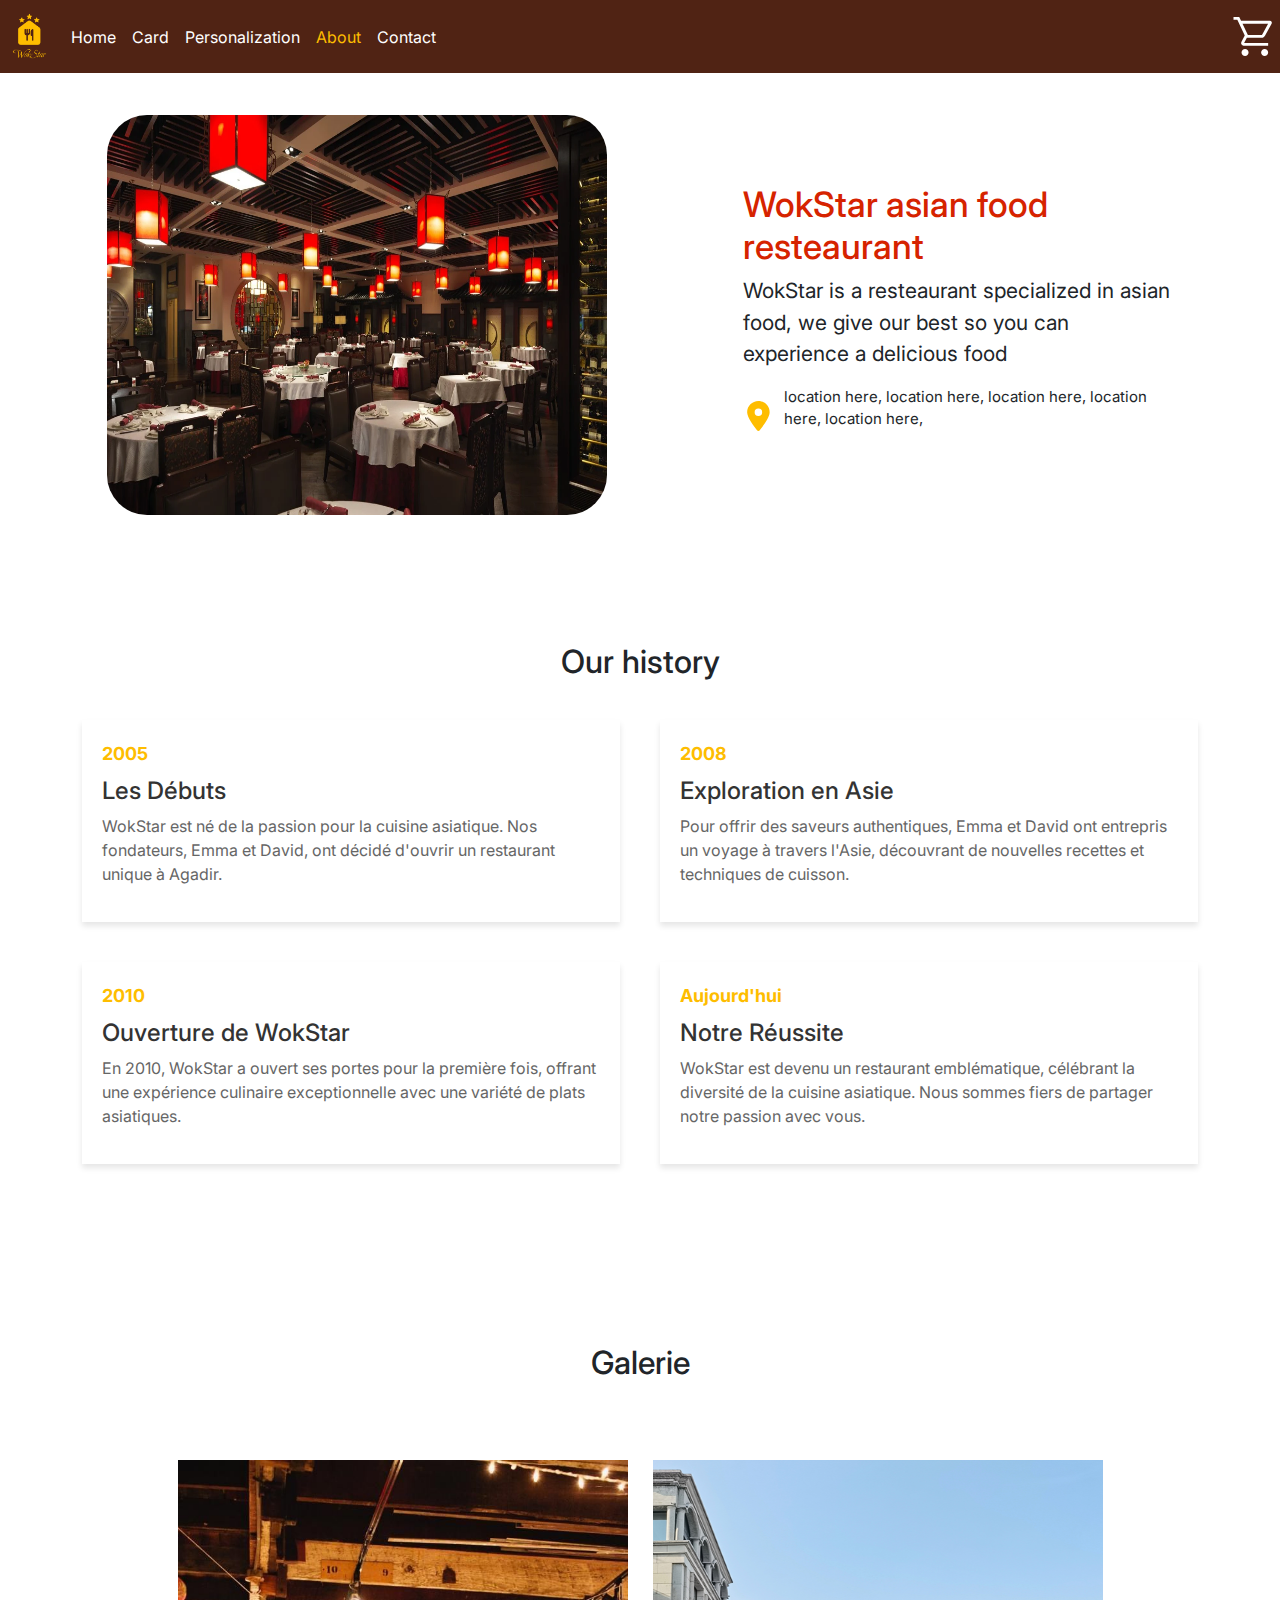
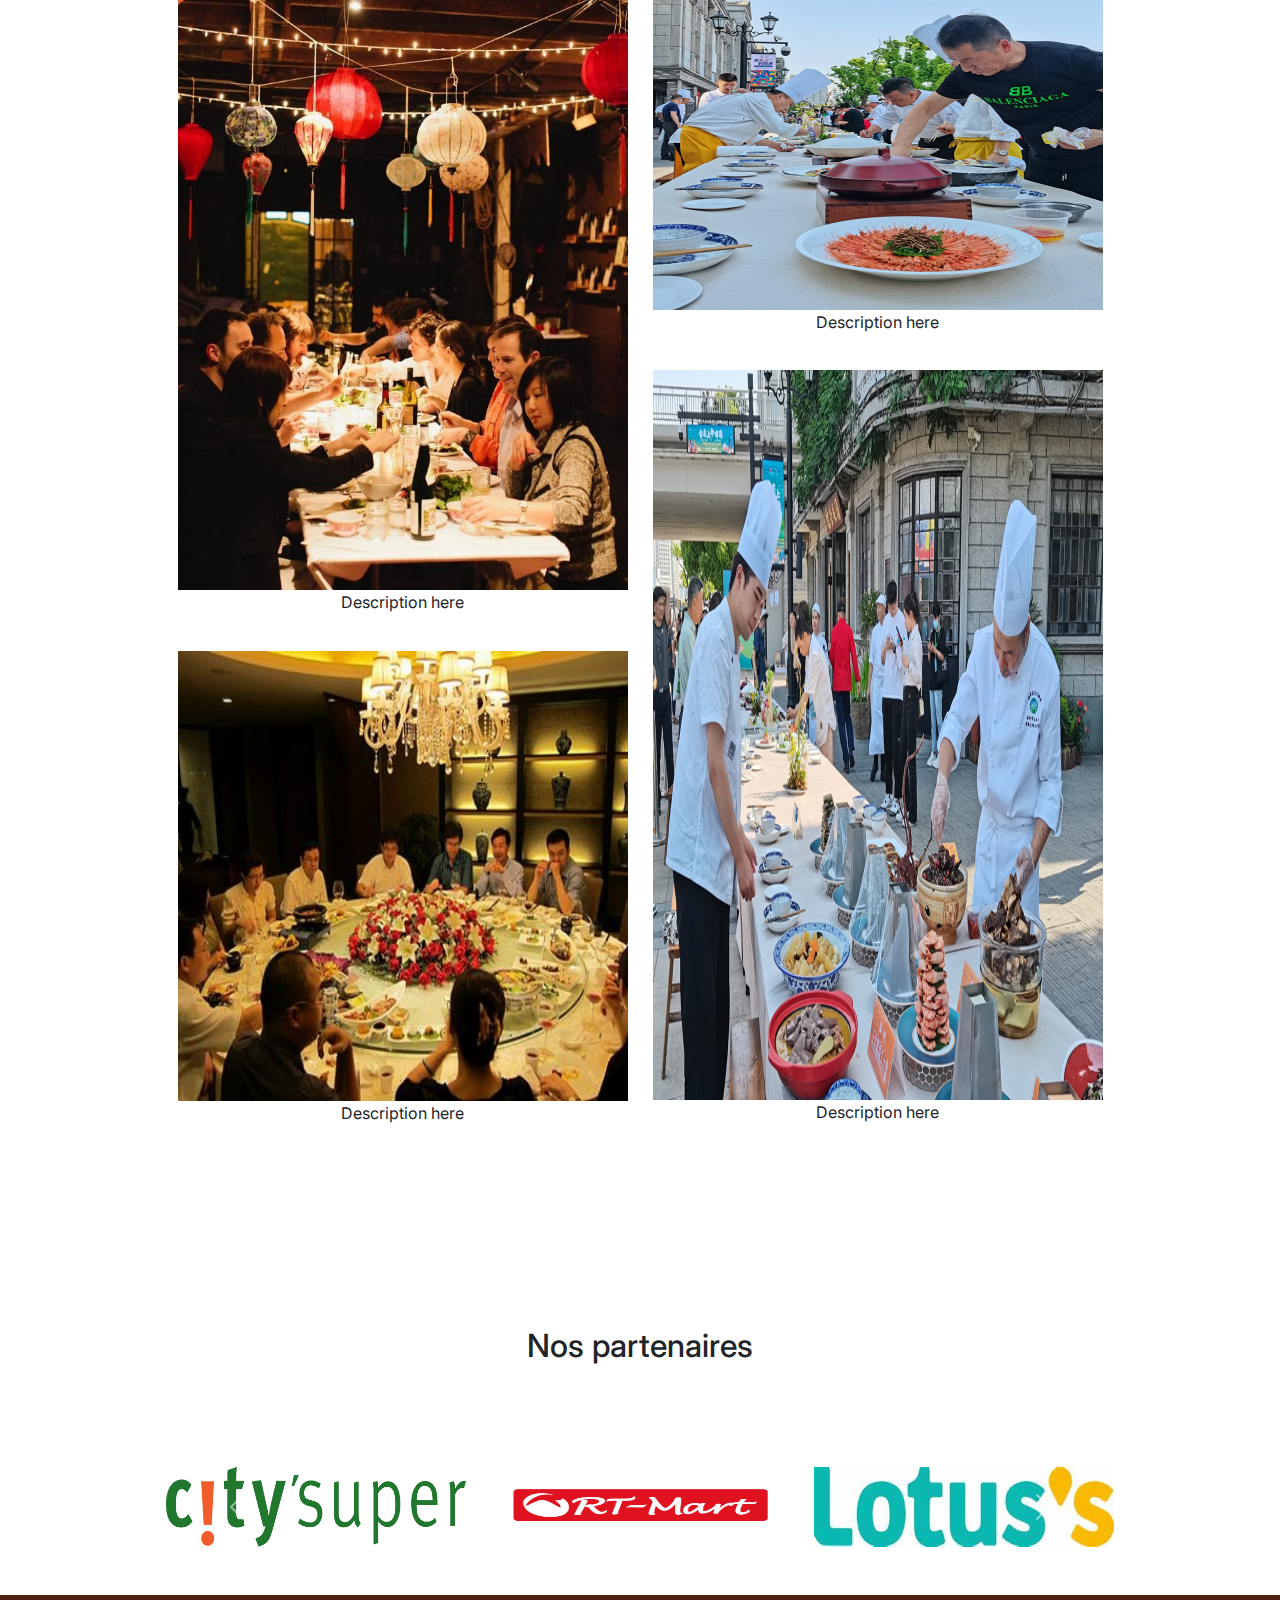
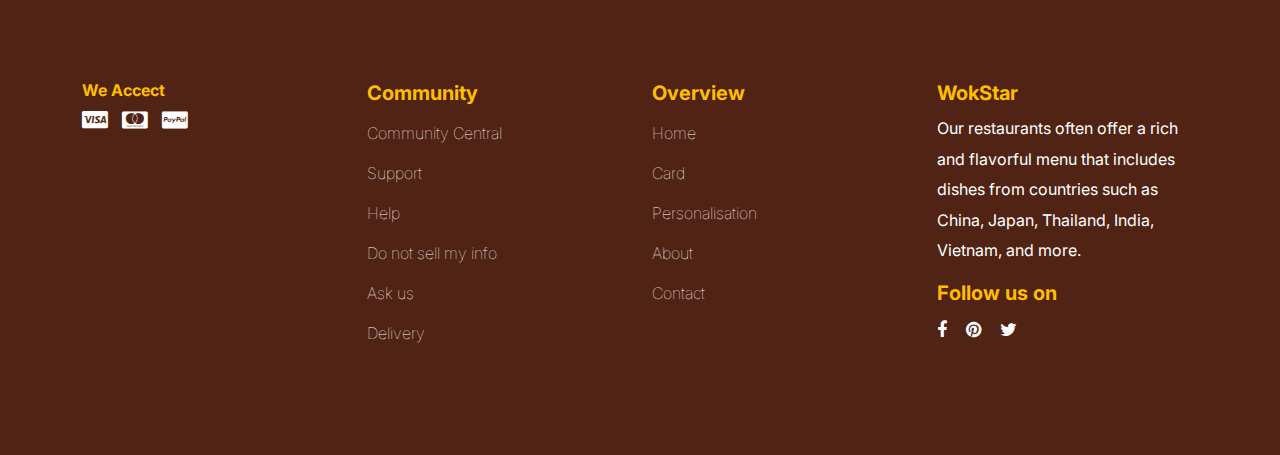
==== commit 6e56d982: "version 6 about + qte devis" ====
--- a/a_propos.html
+++ b/a_propos.html
@@ -45,7 +45,7 @@
                             </li>
     
                             <li class="nav-item">
-                                <a class="nav-link" href="a_propos.html" aria-disabled="true">About</a>
+                                <a class="nav-link active" href="a_propos.html" aria-disabled="true">About</a>
                             </li>
     
                             <li class="nav-item">
@@ -212,7 +212,7 @@
                 <div class="row">
                     <div class="col-lg-3 col-sm-6">
                         <div class="single-box">
-                            <img src="img/logo.png" alt="">
+                            <!-- <img src="assets/imgs/LOGO.png" alt=""> -->
                        
                         <h3>We Accect</h3>
                         <div class="card-area">
--- a/assets/css/a_propos.css
+++ b/assets/css/a_propos.css
@@ -8,7 +8,7 @@
     background-color: #502314;
     position: fixed;
     z-index: 10;
-    margin-bottom: 1000px !important;
+    /* margin-bottom: 1000px !important; */
     top: 0px;
   }
   
@@ -225,20 +225,6 @@
 
 /* Ajoutez d'autres styles personnalisés selon vos préférences */
 
-
-@media screen and (max-width:  1020px){
-    .total-div{
-        margin: 7% 3%;
-        justify-content: space-evenly;
-    }
-    .image{
-        width: 30vw;
-    }
-    .image img{
-        width: 35vw;
-        height: 450px;
-    }
-}
 @media screen and (max-width:  1180px){
     .galerie-container{
         display: grid;
@@ -248,6 +234,17 @@
     }
 }
 @media screen and (max-width:  1020px){
+    .total-div{
+        margin: 10% 3%;
+        justify-content: space-evenly;
+    }
+    .image{
+        width: 30vw;
+    }
+    .image img{
+        width: 35vw;
+        height: 450px;
+    }
     .text{
         margin-left: 3rem;
     }
@@ -300,12 +297,19 @@
         height: 50px;
     }
 } 
+
+@media screen and (max-width:  995px){
+    .total-div{
+        margin: 20% 3%;
+        justify-content: space-evenly;
+    }
+}
 @media screen and (max-width:  650px){
     .image{
         display: none;    
     }
     .text{
-        margin-top: 20px;
+        margin-top: 17%;
         width: 63%;
     }
     .text h1{
@@ -329,7 +333,7 @@
 }
 @media screen and (max-width:  465px){
     .text{
-        margin-top: 20px;
+        margin-top: 20%;
         width: 67%;
     }
     .text h1{
@@ -356,7 +360,11 @@
         height: 30px;
     }
 }
-@media screen and (max-width:  280px){
+@media screen and (max-width:  300px){
+    .total-div{
+        margin: 50% 3% 10% 3%;
+        justify-content: space-evenly;
+    }
     .text{
         margin-top: 20px;
         width: 60%;
--- a/assets/css/style.css
+++ b/assets/css/style.css
@@ -1,6 +1,7 @@
 footer {
 	background: rgba(80, 35, 20, 1);
 	padding: 86px 0;
+	width: 100%;
     
 }
 .single-content {
@@ -42,7 +43,7 @@
 	margin-right: 15px;
 }
 
-@media (max-width: 767px) {
+@media (max-width: 768px) {
 	.single-box {
 		margin-bottom: 50px;
 	}
@@ -52,3 +53,8 @@
 		margin-bottom: 50px;
 	}
 }
+@media (min-width: 768px) and (max-width: 991px) {
+	.single-box {
+		margin-bottom: 50px;
+	}
+}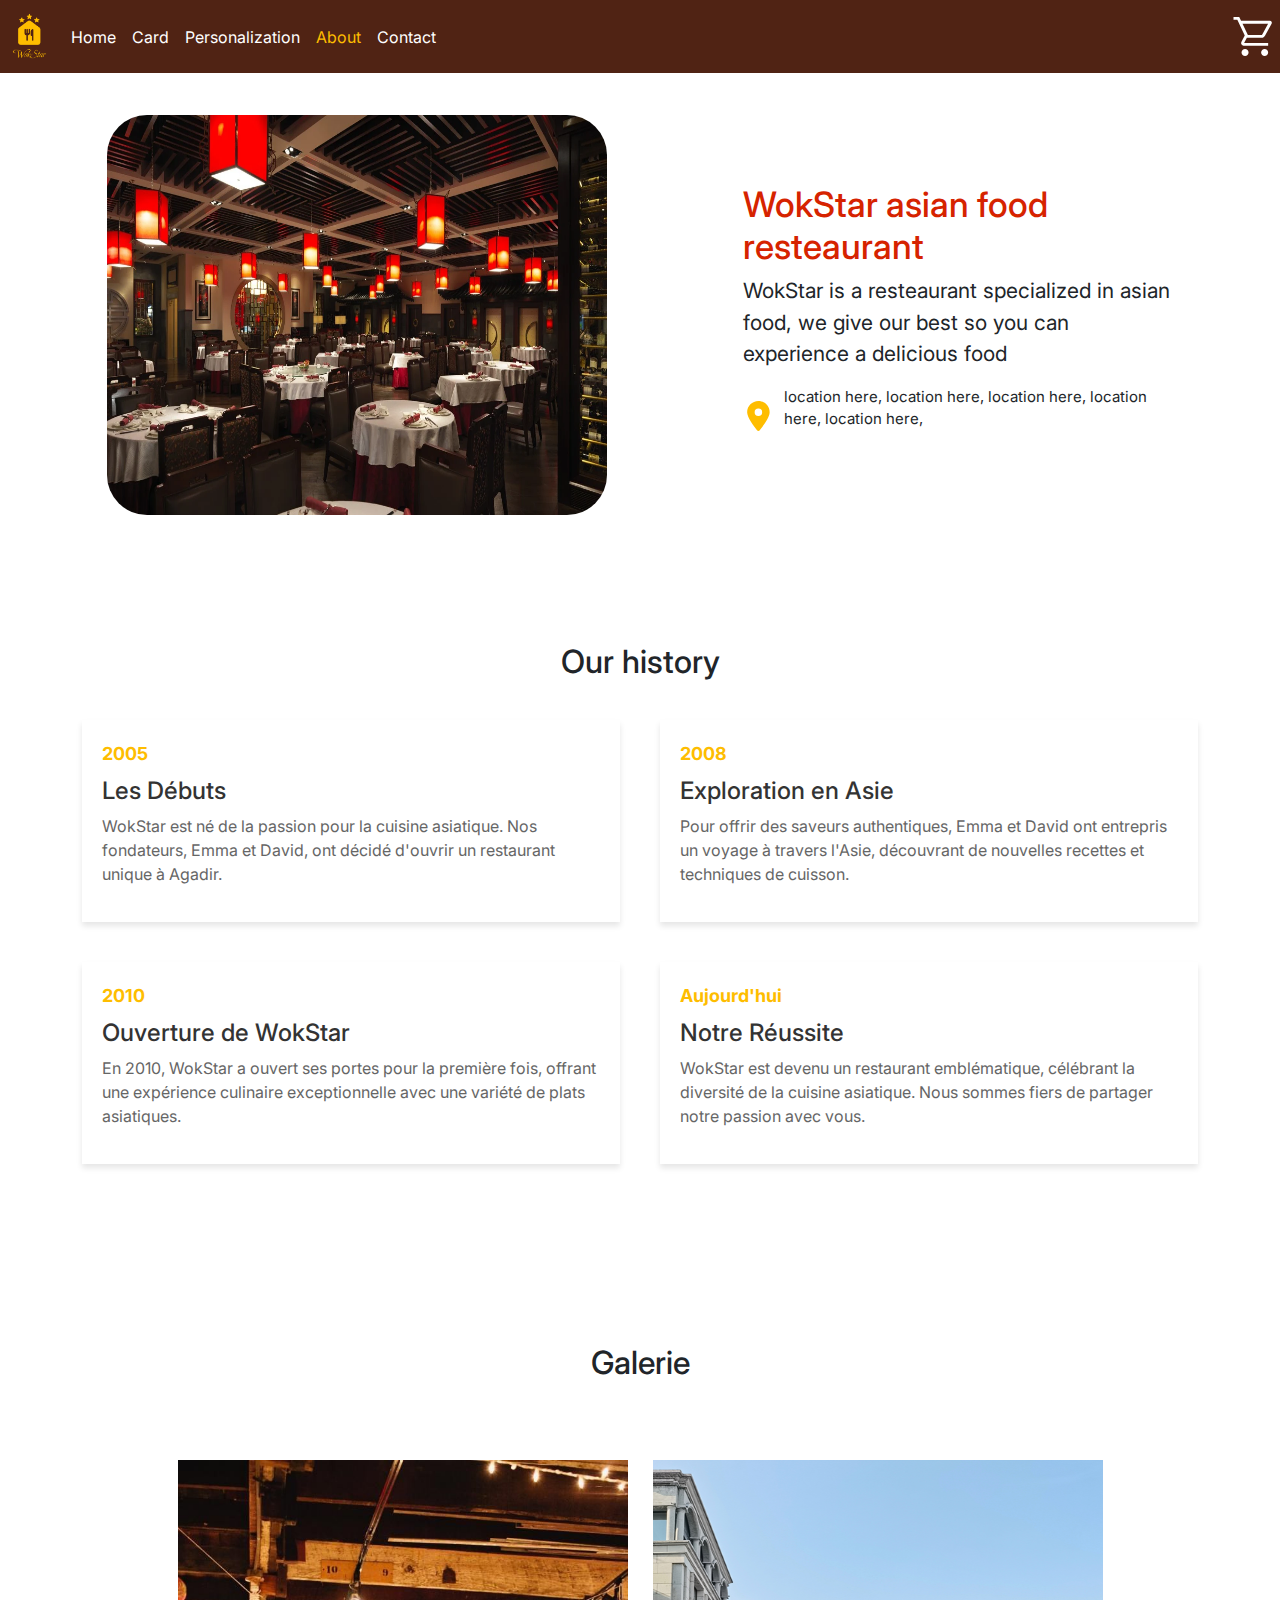
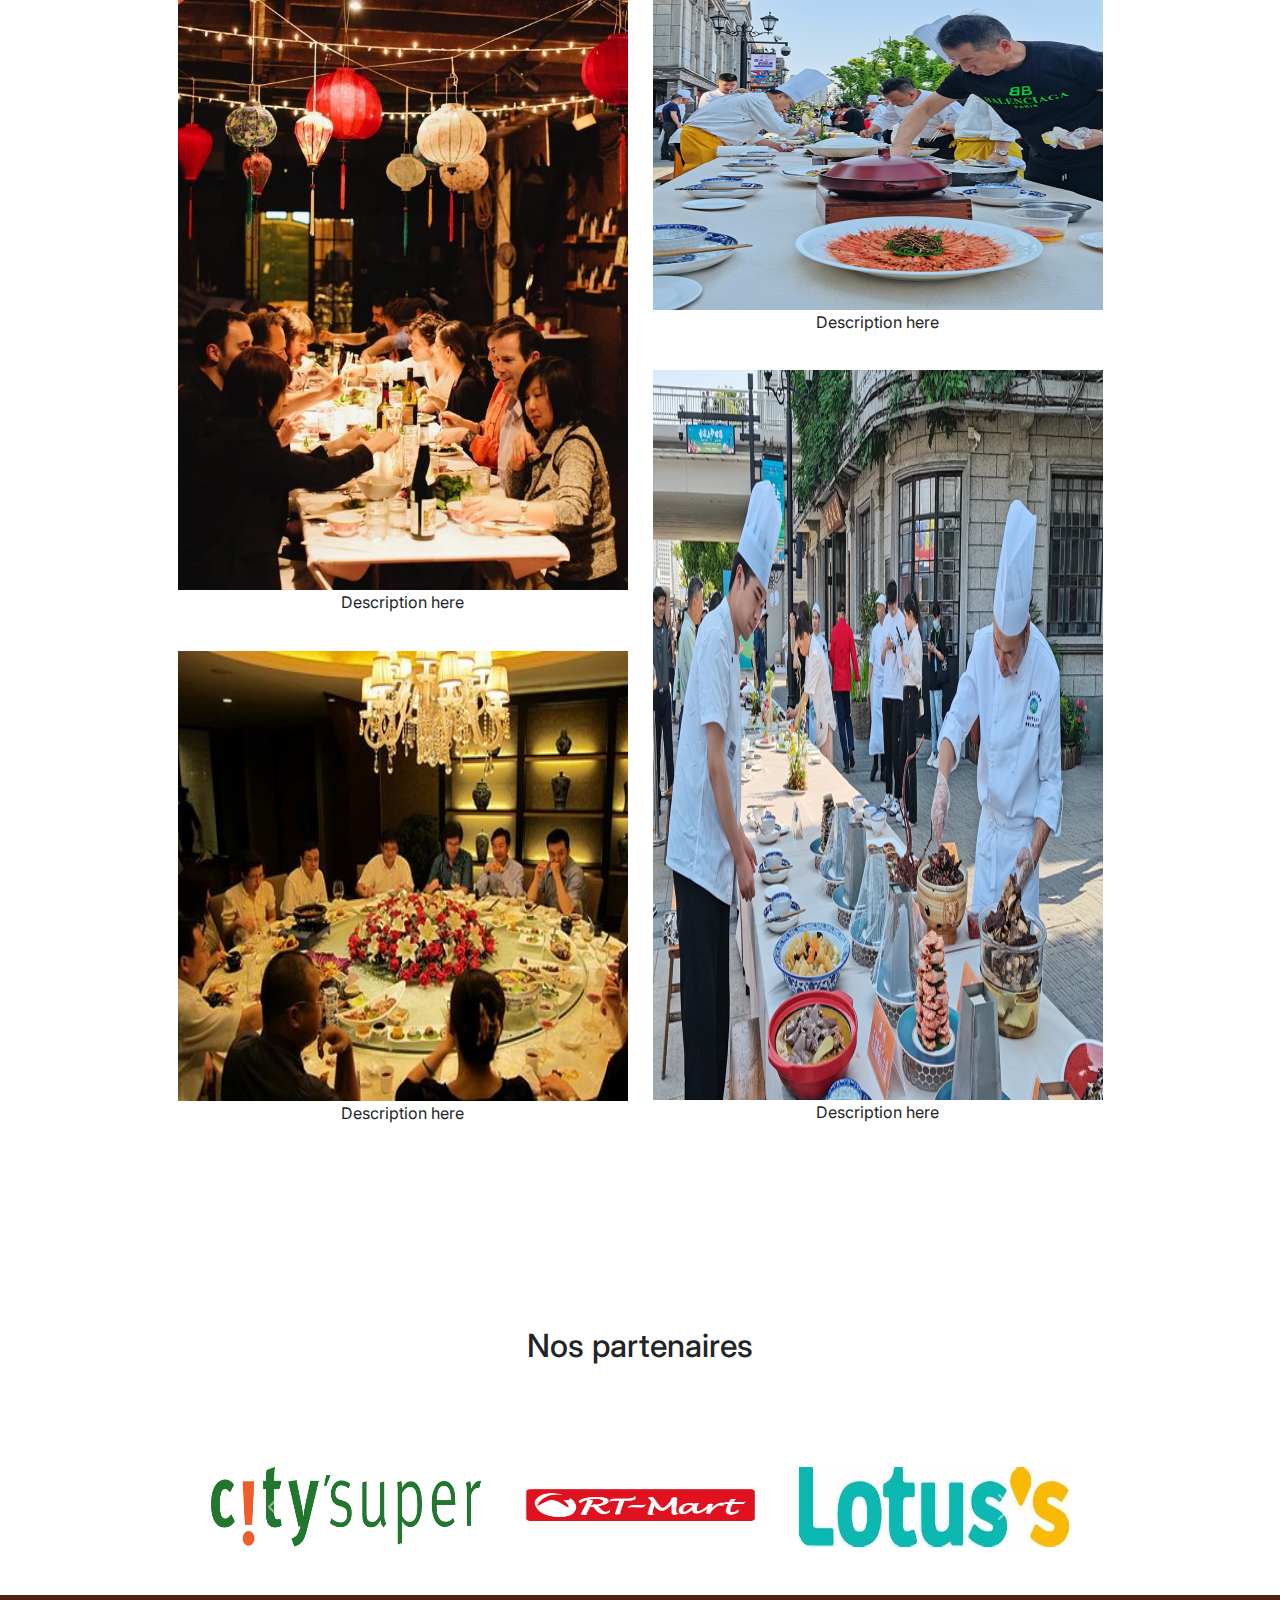
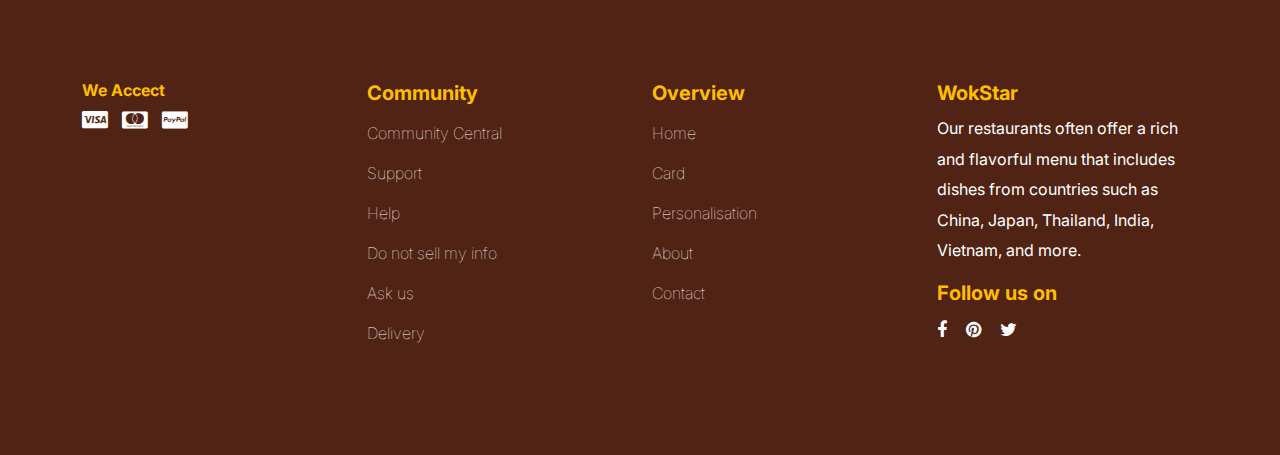
==== commit eb3a9331: "responsive about" ====
--- a/a_propos.html
+++ b/a_propos.html
@@ -149,26 +149,26 @@
                     <div class="carousel-item active">
                         <div class="row">
                             <div class="col">
-                                <img style="width: 300px; height:80px;" class="d-block mr-2" src="assets/images/a_propos/CitySuper.png">
-                            </div>
-                            <div class="col">
-                                <img style="width: 300px; height:80px;" class="d-block mr-2" src="assets/images/a_propos/R.jpeg">
-                            </div>
-                            <div class="col">
-                                <img style="width: 300px; height:80px;" class="d-block mr-2" src="assets/images/a_propos/Lotusjpeg.jpeg">
+                                <img style="width: 270px; height:80px;" class="d-block mr-2" src="assets/images/a_propos/CitySuper.png">
+                            </div>
+                            <div class="col">
+                                <img style="width: 270px; height:80px;" class="d-block mr-2" src="assets/images/a_propos/R.jpeg">
+                            </div>
+                            <div class="col">
+                                <img style="width: 270px; height:80px;" class="d-block mr-2" src="assets/images/a_propos/Lotusjpeg.jpeg">
                             </div>
                         </div>
                     </div>
                     <div class="carousel-item">
                         <div class="row">
                             <div class="col">
-                                <img style="width: 300px; height:80px;" class="d-block mr-2" src="assets/images/a_propos/TESCO.jpeg">
-                            </div>
-                            <div class="col">
-                                <img style="width: 300px; height:80px;" class="d-block mr-2" src="assets/images/a_propos/Lotusjpeg.jpeg">
-                            </div>
-                            <div class="col">
-                                <img style="width: 300px; height:80px;" class="d-block mr-2" src="assets/images/a_propos/R.jpeg">
+                                <img style="width: 270px; height:80px;" class="d-block mr-2" src="assets/images/a_propos/TESCO.jpeg">
+                            </div>
+                            <div class="col">
+                                <img style="width: 270px; height:80px;" class="d-block mr-2" src="assets/images/a_propos/Lotusjpeg.jpeg">
+                            </div>
+                            <div class="col">
+                                <img style="width: 270px; height:80px;" class="d-block mr-2" src="assets/images/a_propos/R.jpeg">
                             </div>
                         </div>
                     </div>
--- a/assets/css/a_propos.css
+++ b/assets/css/a_propos.css
@@ -179,6 +179,11 @@
     width: 200px;
     height: 80px;
 }
+.col{
+    display: flex;
+    justify-content: center;
+    align-items: center;
+}
 
 .col img{
     width: 400px; 
@@ -332,6 +337,7 @@
     }
 }
 @media screen and (max-width:  465px){
+
     .text{
         margin-top: 20%;
         width: 67%;
@@ -361,6 +367,16 @@
     }
 }
 @media screen and (max-width:  300px){
+    .col img{
+        width: 200px; 
+        height:150px;
+    }
+    .carousel-inner img{
+        width: 50vw;
+        height: 80vh;
+        /* background-position: bottom 10px; */
+    }
+    
     .total-div{
         margin: 50% 3% 10% 3%;
         justify-content: space-evenly;
